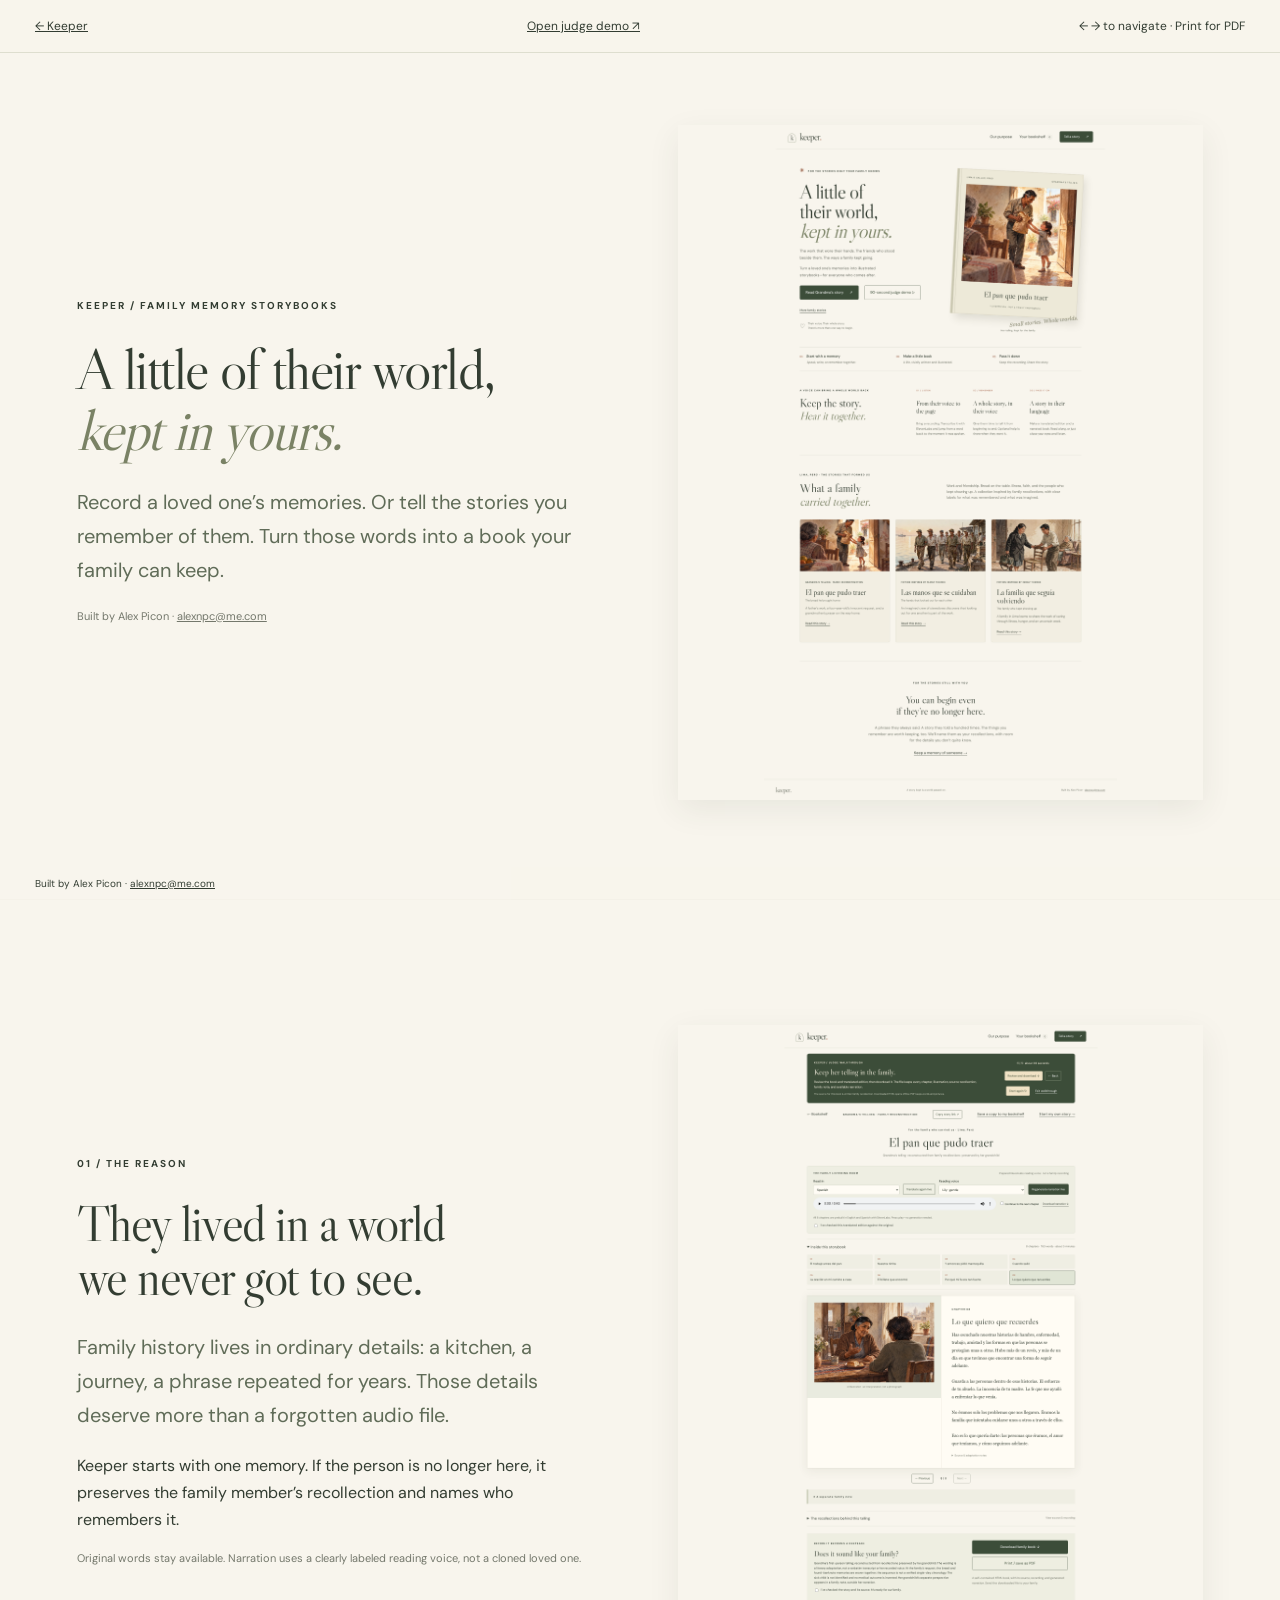
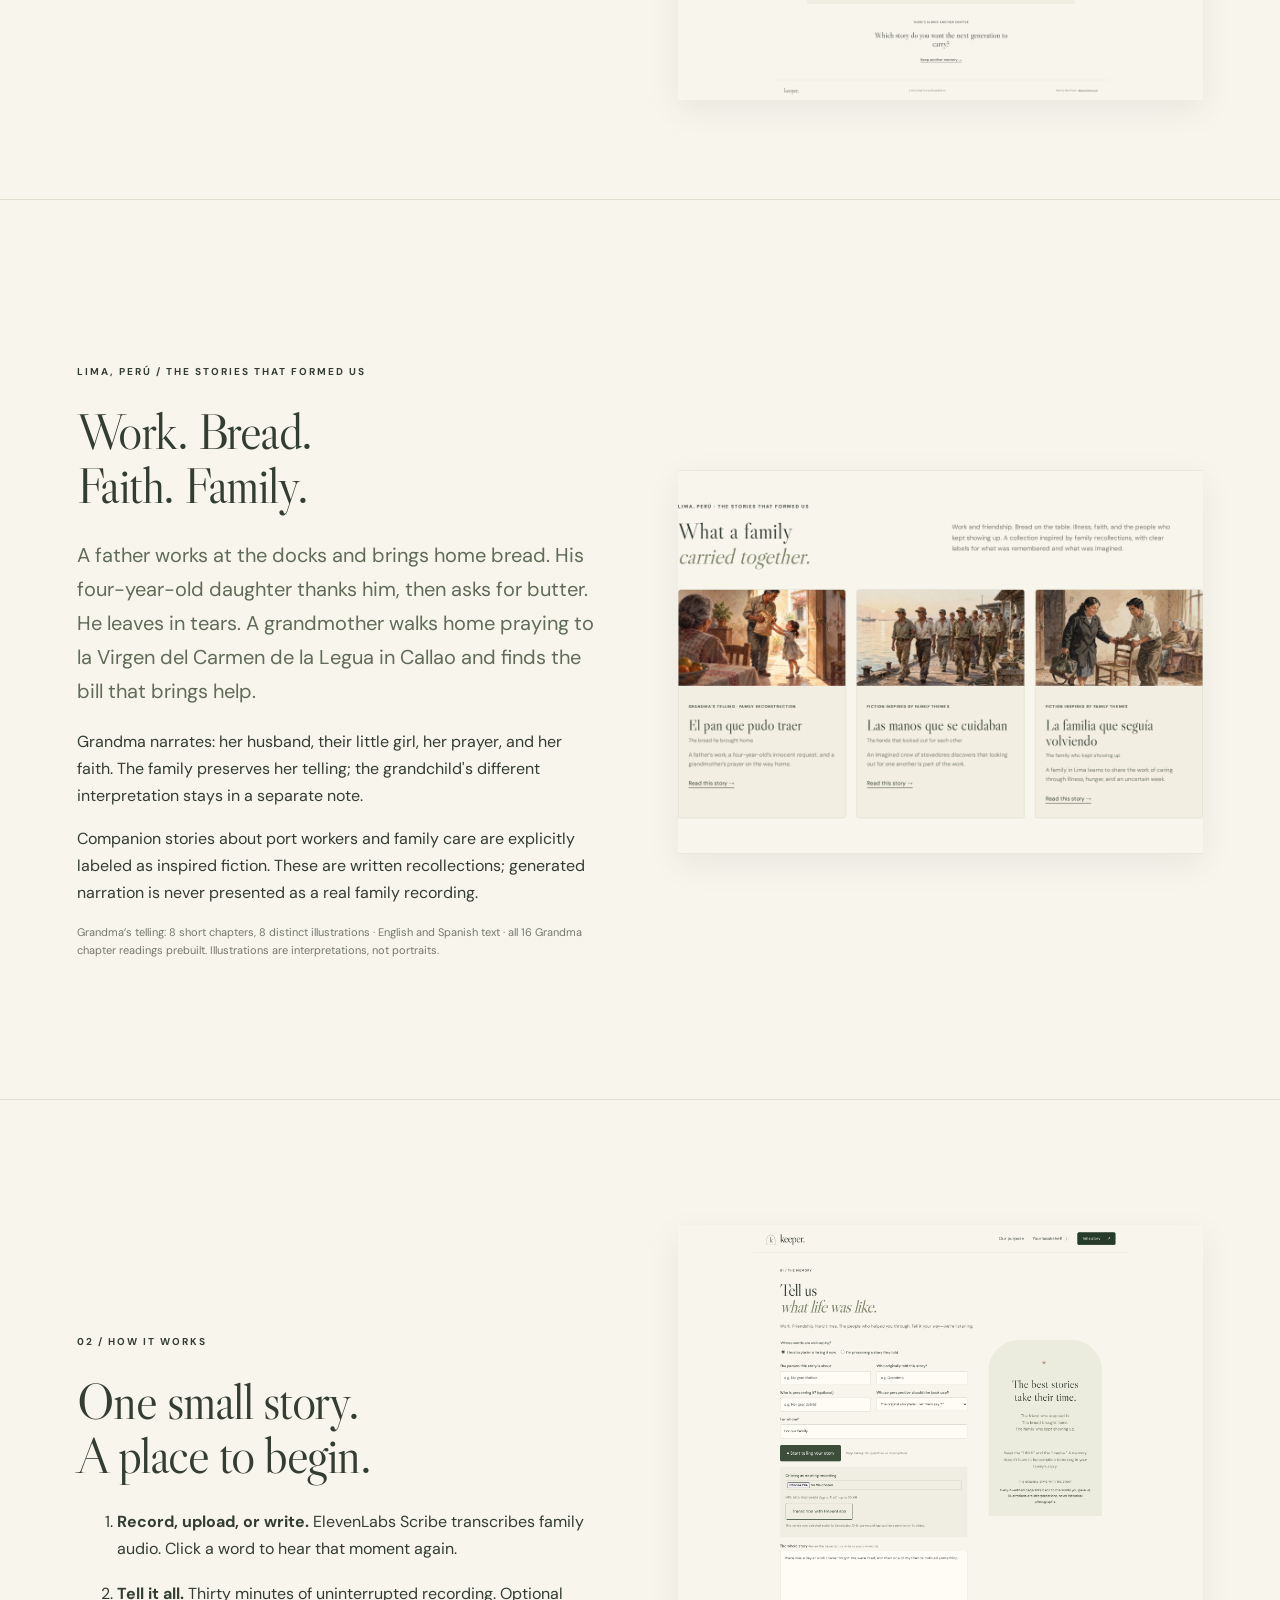
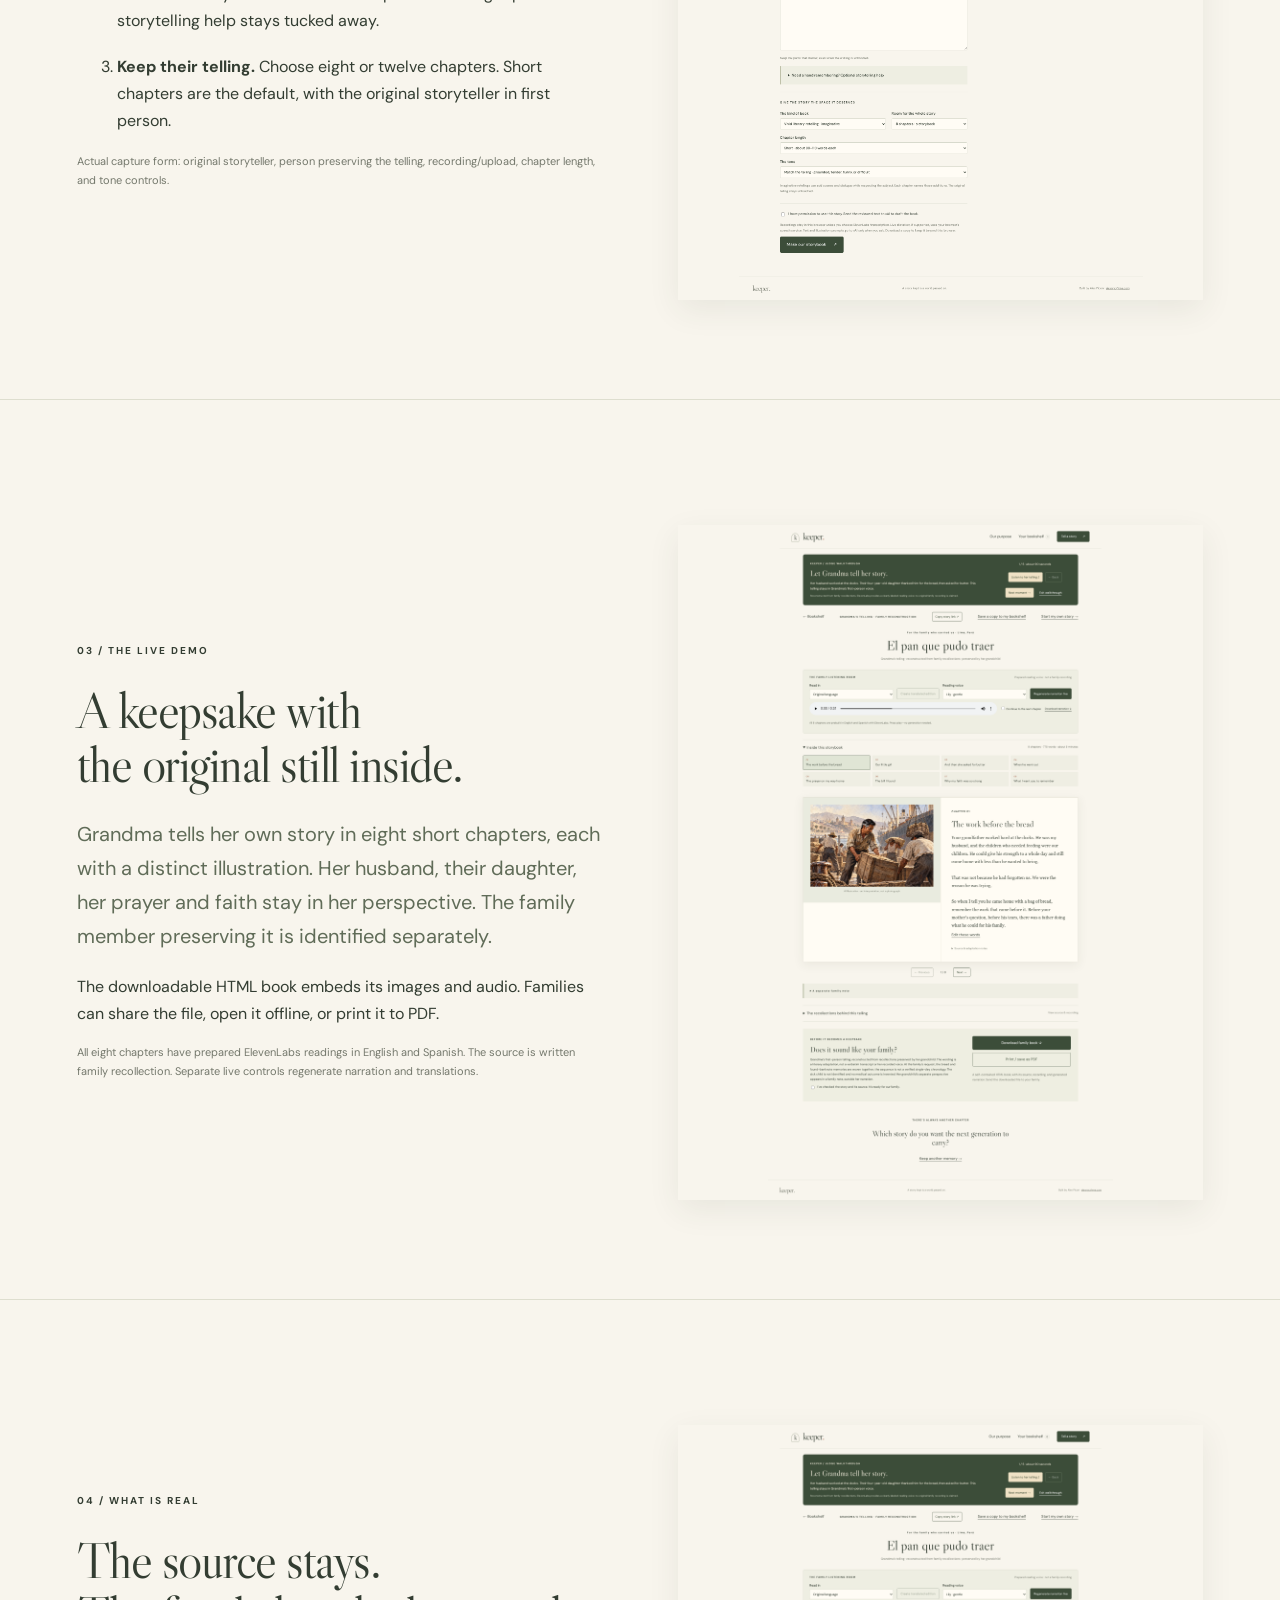
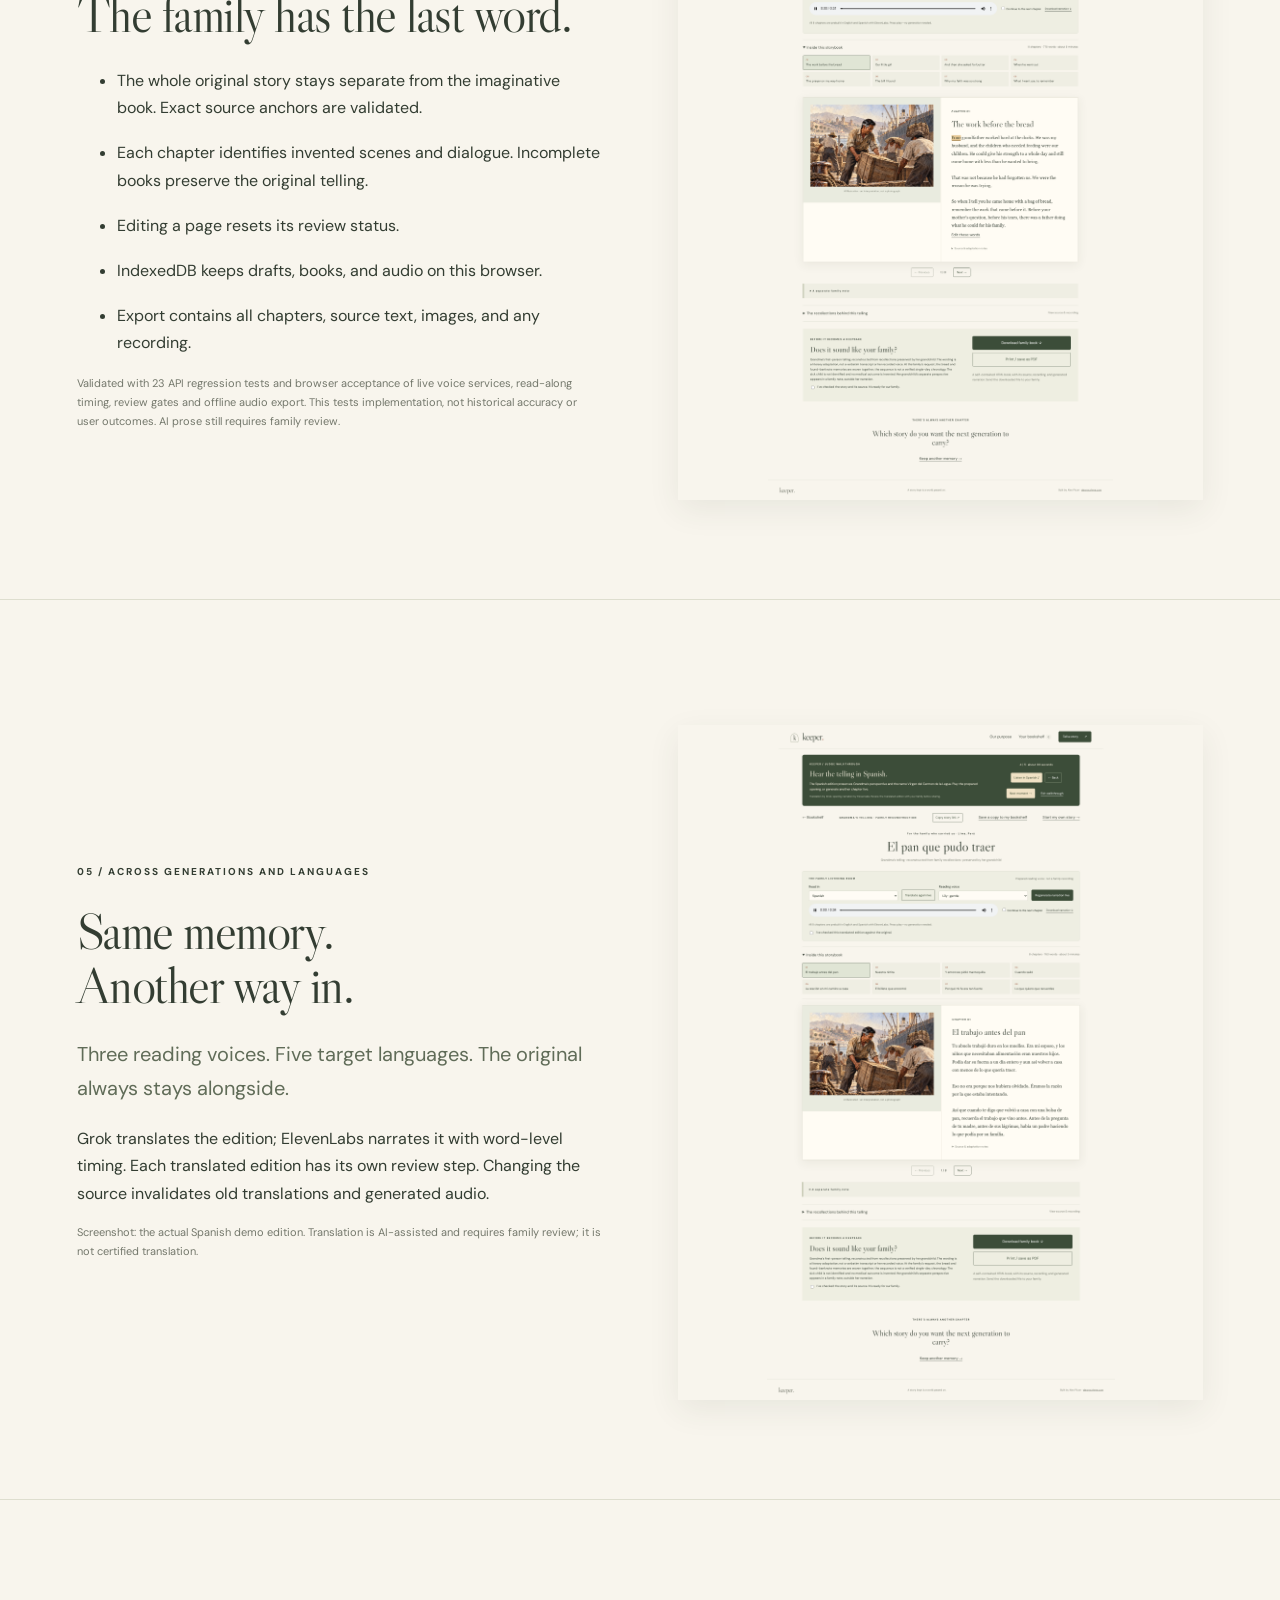
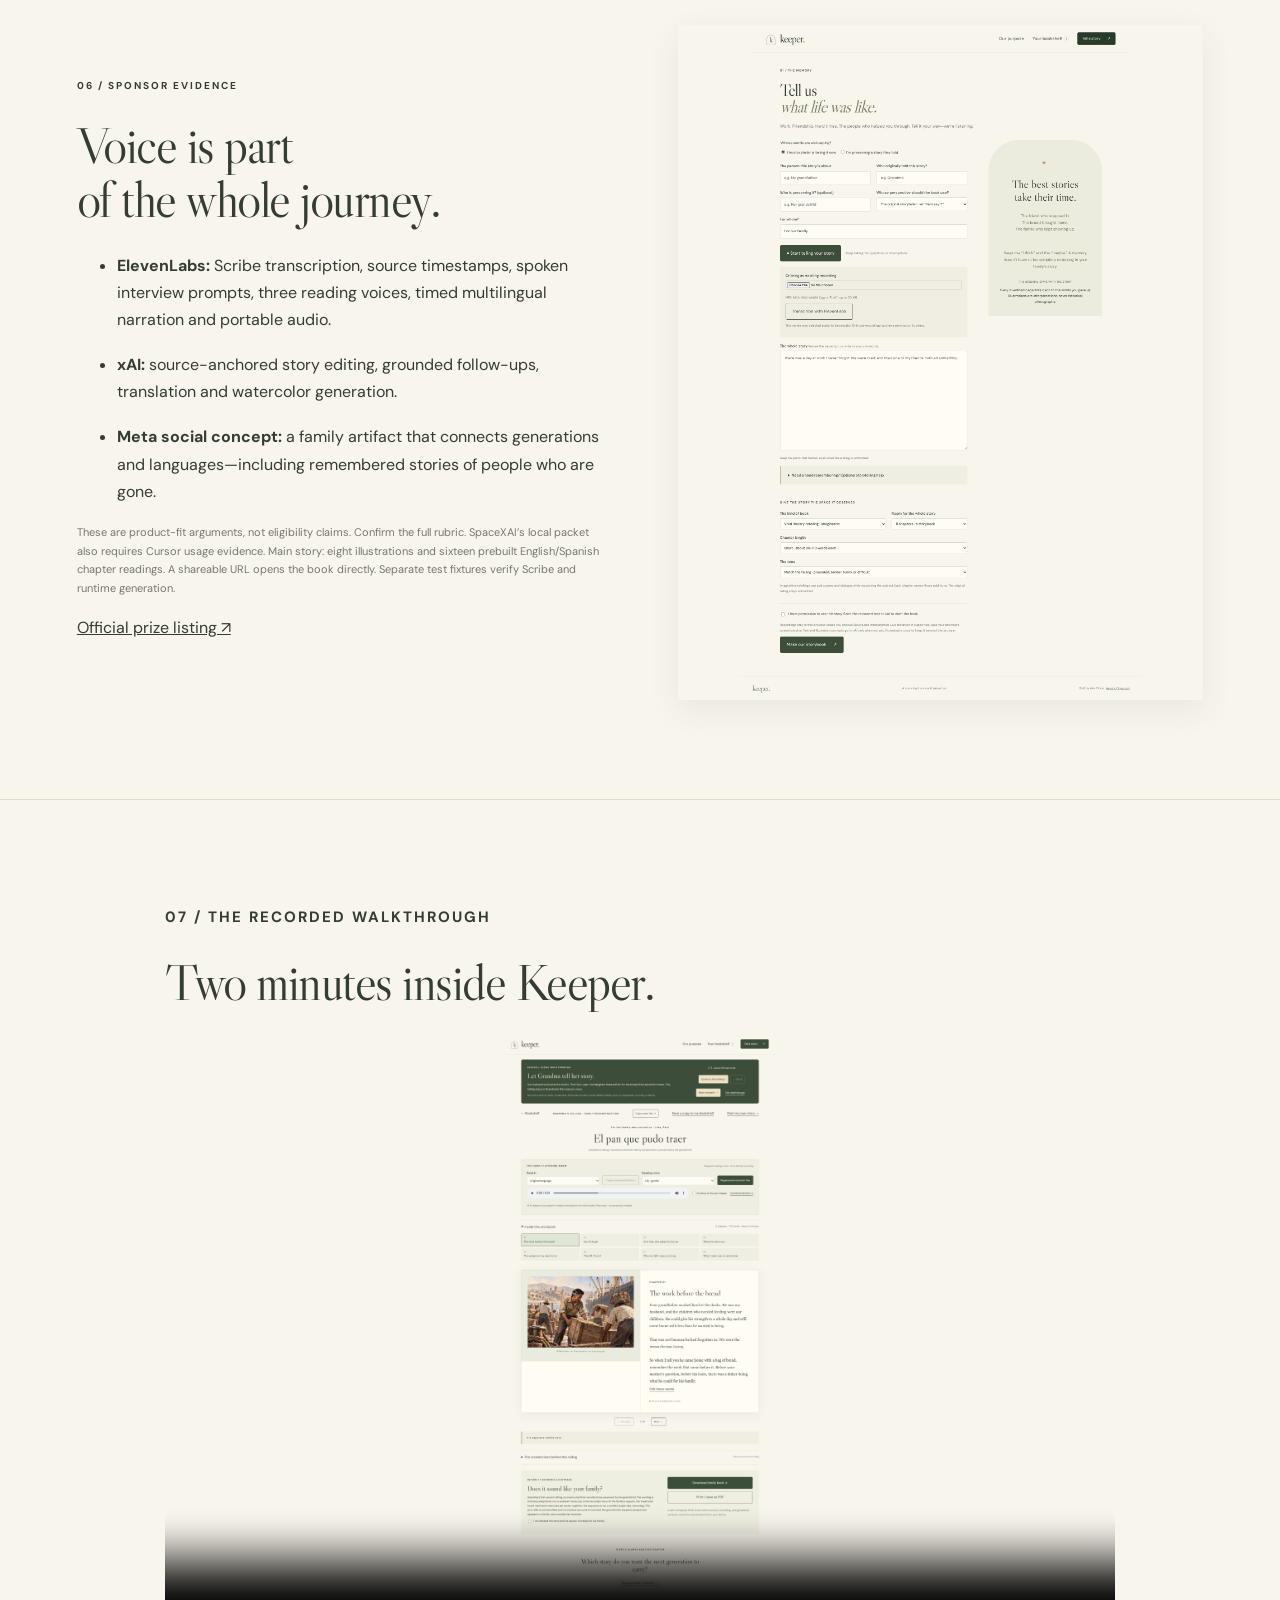
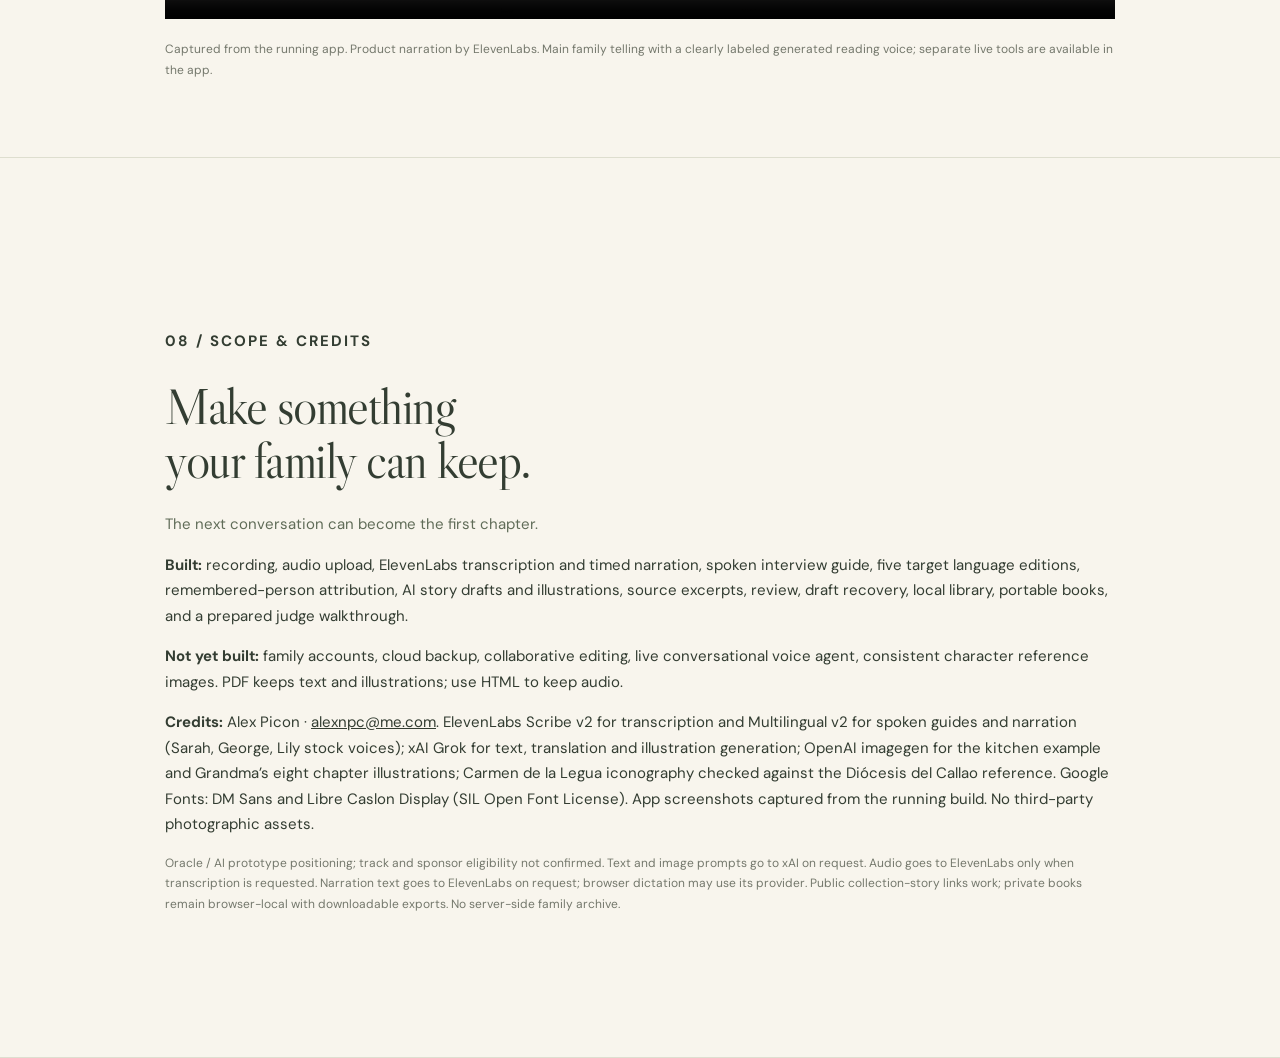
==== slides/keeper/index.html @ 60f7941d "Initial standalone Keeper app" ====
<!doctype html>
<!-- Author: Alex Picon <alexnpc@me.com> -->
<html lang="en"><head><meta charset="utf-8"><meta name="viewport" content="width=device-width,initial-scale=1"><meta name="author" content="Alex Picon, alexnpc@me.com"><title>Keeper · Stories worth passing down</title><link rel="stylesheet" href="story-deck.css"></head><body>
<nav><a href="/keeper/">← Keeper</a><a href="/keeper/" id="demoLink">Open judge demo ↗</a><span>← → to navigate · Print for PDF</span></nav>
<main>
<section id="s1"><div><p class="eyebrow">KEEPER / FAMILY MEMORY STORYBOOKS</p><h1>A little of their world,<br><em>kept in yours.</em></h1><p class="lead">Record a loved one’s memories. Or tell the stories you remember of them. Turn those words into a book your family can keep.</p><p class="foot">Built by Alex Picon · <a href="mailto:alexnpc@me.com">alexnpc@me.com</a></p></div><img src="img/app-desktop.png" alt="Actual Keeper landing page"></section>
<section id="s2"><div><p class="eyebrow">01 / THE REASON</p><h2>They lived in a world<br>we never got to see.</h2><p class="lead">Family history lives in ordinary details: a kitchen, a journey, a phrase repeated for years. Those details deserve more than a forgotten audio file.</p><p>Keeper starts with one memory. If the person is no longer here, it preserves the family member’s recollection and names who remembers it.</p><p class="foot">Original words stay available. Narration uses a clearly labeled reading voice, not a cloned loved one.</p></div><img src="img/app-ending.png" alt="Actual final chapter of Grandma’s telling"></section>
<section id="lima"><div><p class="eyebrow">LIMA, PERÚ / THE STORIES THAT FORMED US</p><h2>Work. Bread.<br>Faith. Family.</h2><p class="lead">A father works at the docks and brings home bread. His four-year-old daughter thanks him, then asks for butter. He leaves in tears. A grandmother walks home praying to la Virgen del Carmen de la Legua in Callao and finds the bill that brings help.</p><p>Grandma narrates: her husband, their little girl, her prayer, and her faith. The family preserves her telling; the grandchild's different interpretation stays in a separate note.</p><p>Companion stories about port workers and family care are explicitly labeled as inspired fiction. These are written recollections; generated narration is never presented as a real family recording.</p><p class="foot">Grandma’s telling: 8 short chapters, 8 distinct illustrations · English and Spanish text · all 16 Grandma chapter readings prebuilt. Illustrations are interpretations, not portraits.</p></div><img src="img/app-lima-collection.png" alt="Actual Lima collection in Keeper, with separate labels for woven recollections and inspired fiction"></section><section id="s3"><div><p class="eyebrow">02 / HOW IT WORKS</p><h2>One small story.<br>A place to begin.</h2><ol><li><b>Record, upload, or write.</b> ElevenLabs Scribe transcribes family audio. Click a word to hear that moment again.</li><li><b>Tell it all.</b> Thirty minutes of uninterrupted recording. Optional storytelling help stays tucked away.</li><li><b>Keep their telling.</b> Choose eight or twelve chapters. Short chapters are the default, with the original storyteller in first person.</li></ol><p class="foot">Actual capture form: original storyteller, person preserving the telling, recording/upload, chapter length, and tone controls.</p></div><img src="img/app-capture.png" alt="Actual memory capture form with reviewed text and an audio recording"></section>
<section id="s4"><div><p class="eyebrow">03 / THE LIVE DEMO</p><h2>A keepsake with<br>the original still inside.</h2><p class="lead">Grandma tells her own story in eight short chapters, each with a distinct illustration. Her husband, their daughter, her prayer and faith stay in her perspective. The family member preserving it is identified separately.</p><p>The downloadable HTML book embeds its images and audio. Families can share the file, open it offline, or print it to PDF.</p><p class="foot">All eight chapters have prepared ElevenLabs readings in English and Spanish. The source is written family recollection. Separate live controls regenerate narration and translations.</p></div><img src="img/app-judge.png" alt="Actual AI-generated Keeper storybook with watercolor and original source"></section>
<section id="s5"><div><p class="eyebrow">04 / WHAT IS REAL</p><h2>The source stays.<br>The family has the last word.</h2><ul><li>The whole original story stays separate from the imaginative book. Exact source anchors are validated.</li><li>Each chapter identifies invented scenes and dialogue. Incomplete books preserve the original telling.</li><li>Editing a page resets its review status.</li><li>IndexedDB keeps drafts, books, and audio on this browser.</li><li>Export contains all chapters, source text, images, and any recording.</li></ul><p class="foot">Validated with 23 API regression tests and browser acceptance of live voice services, read-along timing, review gates and offline audio export. This tests implementation, not historical accuracy or user outcomes. AI prose still requires family review.</p></div><img src="img/app-listening.png" alt="Actual reader with source and family review controls"></section>
<section id="s6"><div><p class="eyebrow">05 / ACROSS GENERATIONS AND LANGUAGES</p><h2>Same memory.<br>Another way in.</h2><p class="lead">Three reading voices. Five target languages. The original always stays alongside.</p><p>Grok translates the edition; ElevenLabs narrates it with word-level timing. Each translated edition has its own review step. Changing the source invalidates old translations and generated audio.</p><p class="foot">Screenshot: the actual Spanish demo edition. Translation is AI-assisted and requires family review; it is not certified translation.</p></div><img src="img/app-spanish.png" alt="Actual Spanish family book with ElevenLabs narration"></section>
<section id="s7"><div><p class="eyebrow">06 / SPONSOR EVIDENCE</p><h2>Voice is part<br>of the whole journey.</h2><ul><li><b>ElevenLabs:</b> Scribe transcription, source timestamps, spoken interview prompts, three reading voices, timed multilingual narration and portable audio.</li><li><b>xAI:</b> source-anchored story editing, grounded follow-ups, translation and watercolor generation.</li><li><b>Meta social concept:</b> a family artifact that connects generations and languages—including remembered stories of people who are gone.</li></ul><p class="foot">These are product-fit arguments, not eligibility claims. Confirm the full rubric. SpaceXAI’s local packet also requires Cursor usage evidence. Main story: eight illustrations and sixteen prebuilt English/Spanish chapter readings. A shareable URL opens the book directly. Separate test fixtures verify Scribe and runtime generation.</p><p><a href="https://hackgt13.devpost.com/">Official prize listing ↗</a></p></div><img src="img/app-capture.png" alt="Real capture workflow showing ElevenLabs and source-grounded interview"></section>
<section id="s8" class="closing"><div><p class="eyebrow">07 / THE RECORDED WALKTHROUGH</p><h2>Two minutes inside Keeper.</h2><video controls preload="metadata" poster="img/app-judge.png" src="keeper-demo.mp4" style="width:100%;max-height:65vh">Two-minute narrated walkthrough</video><p class="foot">Captured from the running app. Product narration by ElevenLabs. Main family telling with a clearly labeled generated reading voice; separate live tools are available in the app.</p></div></section>
<section id="s9" class="closing"><div><p class="eyebrow">08 / SCOPE & CREDITS</p><h2>Make something<br>your family can keep.</h2><p class="lead">The next conversation can become the first chapter.</p><p><b>Built:</b> recording, audio upload, ElevenLabs transcription and timed narration, spoken interview guide, five target language editions, remembered-person attribution, AI story drafts and illustrations, source excerpts, review, draft recovery, local library, portable books, and a prepared judge walkthrough.</p><p><b>Not yet built:</b> family accounts, cloud backup, collaborative editing, live conversational voice agent, consistent character reference images. PDF keeps text and illustrations; use HTML to keep audio.</p><p><b>Credits:</b> Alex Picon · <a href="mailto:alexnpc@me.com">alexnpc@me.com</a>. ElevenLabs Scribe v2 for transcription and Multilingual v2 for spoken guides and narration (Sarah, George, Lily stock voices); xAI Grok for text, translation and illustration generation; OpenAI imagegen for the kitchen example and Grandma’s eight chapter illustrations; Carmen de la Legua iconography checked against the Diócesis del Callao reference. Google Fonts: DM Sans and Libre Caslon Display (SIL Open Font License). App screenshots captured from the running build. No third-party photographic assets.</p><p class="foot">Oracle / AI prototype positioning; track and sponsor eligibility not confirmed. Text and image prompts go to xAI on request. Audio goes to ElevenLabs only when transcription is requested. Narration text goes to ElevenLabs on request; browser dictation may use its provider. Public collection-story links work; private books remain browser-local with downloadable exports. No server-side family archive.</p></div></section>
</main><footer data-credit="alex-picon">Built by Alex Picon · <a href="mailto:alexnpc@me.com">alexnpc@me.com</a></footer>
<script src="story-deck.js"></script></body></html>
---- slides/keeper/story-deck.css ----
/* Author: Alex Picon <alexnpc@me.com> */
@import url('https://fonts.googleapis.com/css2?family=DM+Sans:wght@400;500;600;700&family=Libre+Caslon+Display&display=swap');
*{box-sizing:border-box}html{scroll-snap-type:y proximity;scroll-behavior:smooth}body{margin:0;background:#f8f5ed;color:#333d32;font:16px/1.7 'DM Sans',sans-serif}a{color:inherit}nav{position:fixed;inset:0 0 auto;padding:16px 35px;display:flex;justify-content:space-between;background:#f8f5edf2;border-bottom:1px solid #dedecf;z-index:2;font-size:12px}section{padding:90px 6vw 65px;min-height:100vh;display:grid;grid-template-columns:1fr 1fr;gap:6vw;align-items:center;scroll-snap-align:start;border-bottom:1px solid #dedecf}section>img{display:block;width:100%;max-height:75vh;object-fit:contain;box-shadow:0 10px 30px #333d3214}h1,h2{font:clamp(42px,4.5vw,74px)/1.05 'Libre Caslon Display',Georgia,serif;letter-spacing:-1.5px;margin:25px 0}h2{font-size:clamp(40px,4vw,65px)}em{color:#7a8265;font-weight:400}.eyebrow{font-size:10px;font-weight:700;letter-spacing:2px}.lead{font-size:20px;line-height:1.7;color:#606c58}.foot{font-size:11px;color:#74786c}li{margin:18px 0}.closing{grid-template-columns:1fr}.closing>div{max-width:950px;margin:auto}.closing p{font-size:15px}.closing .foot{font-size:12px}footer{position:fixed;bottom:0;padding:8px 35px;font-size:10px;background:#f8f5eddd;width:100%}@media(max-width:700px){nav{padding:12px 20px}nav span{display:none}section{grid-template-columns:1fr;padding:80px 25px 50px;gap:25px}section>img{max-height:55vh}.lead{font-size:17px}}@media print{nav,footer{display:none}section{height:100vh;break-after:page;padding:35px;gap:30px}h1,h2{font-size:46px}body{font-size:13px}.lead{font-size:16px}.closing p{font-size:13px}}
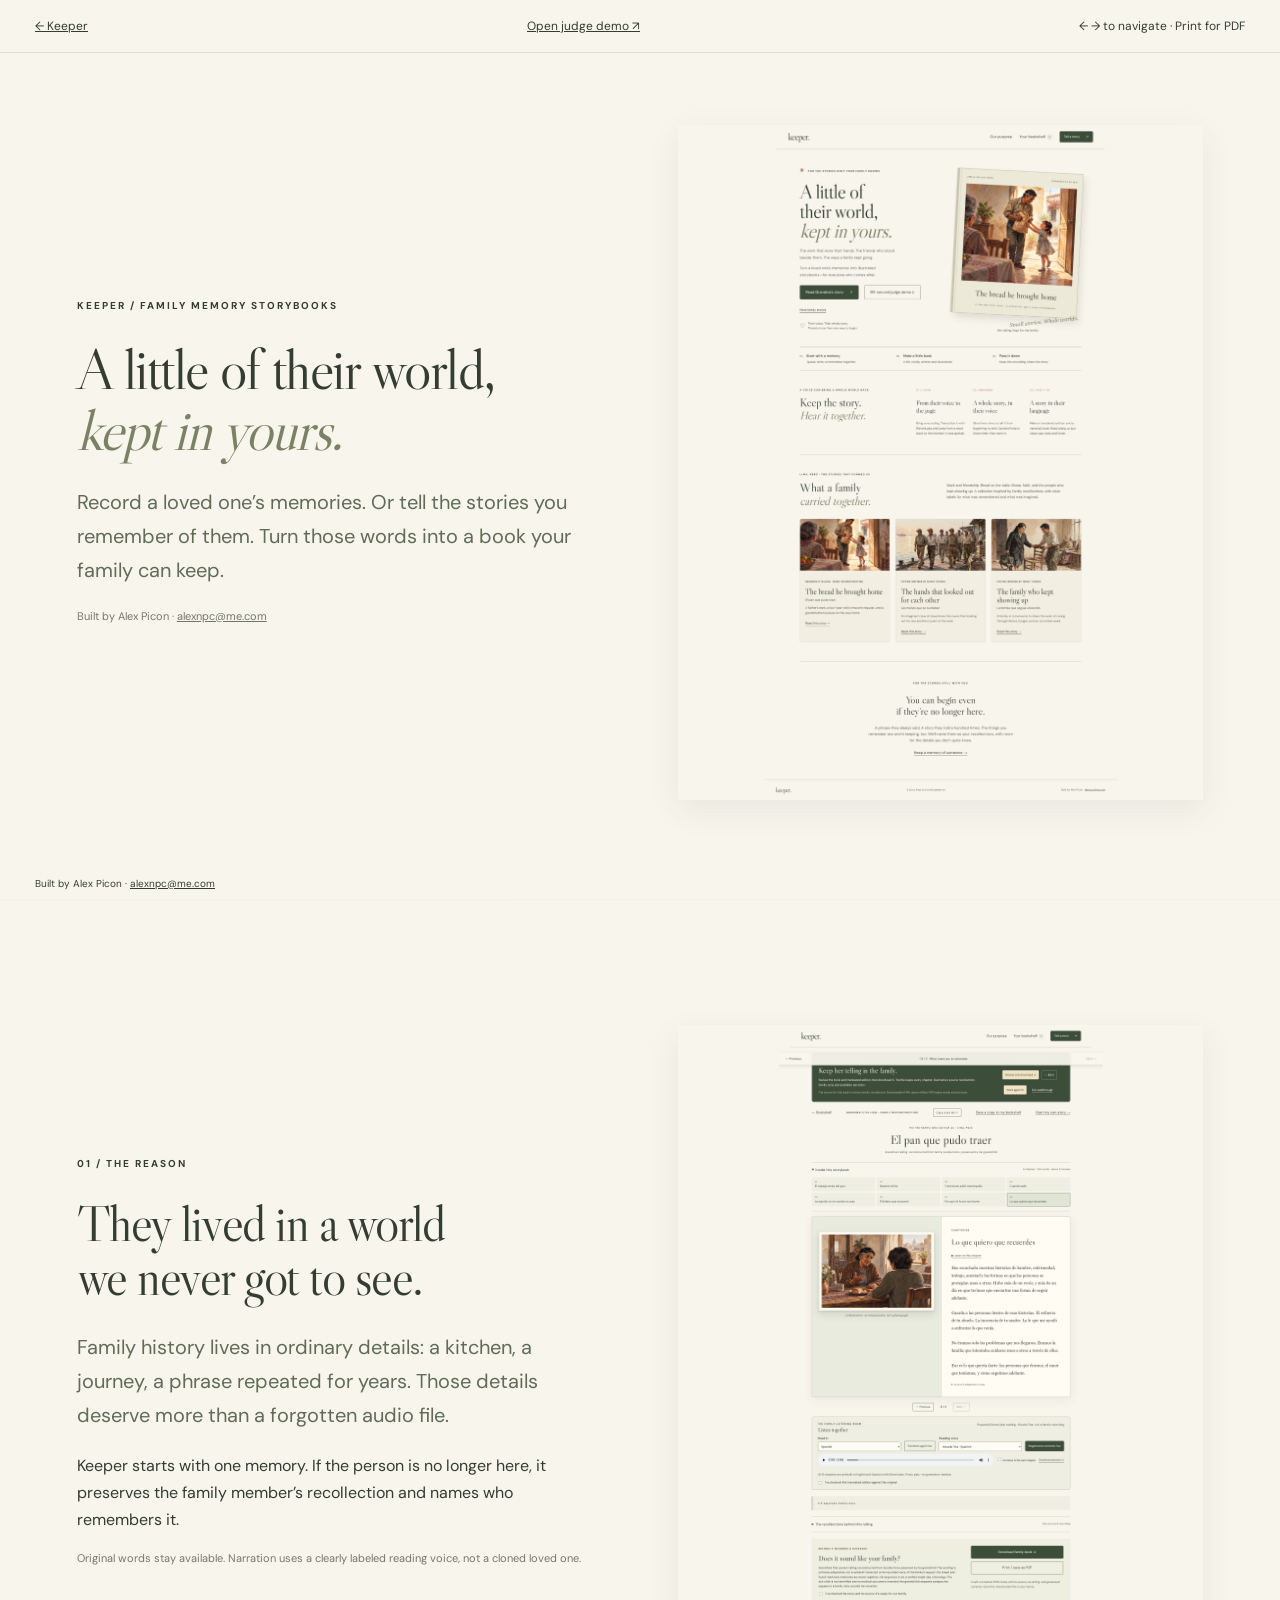
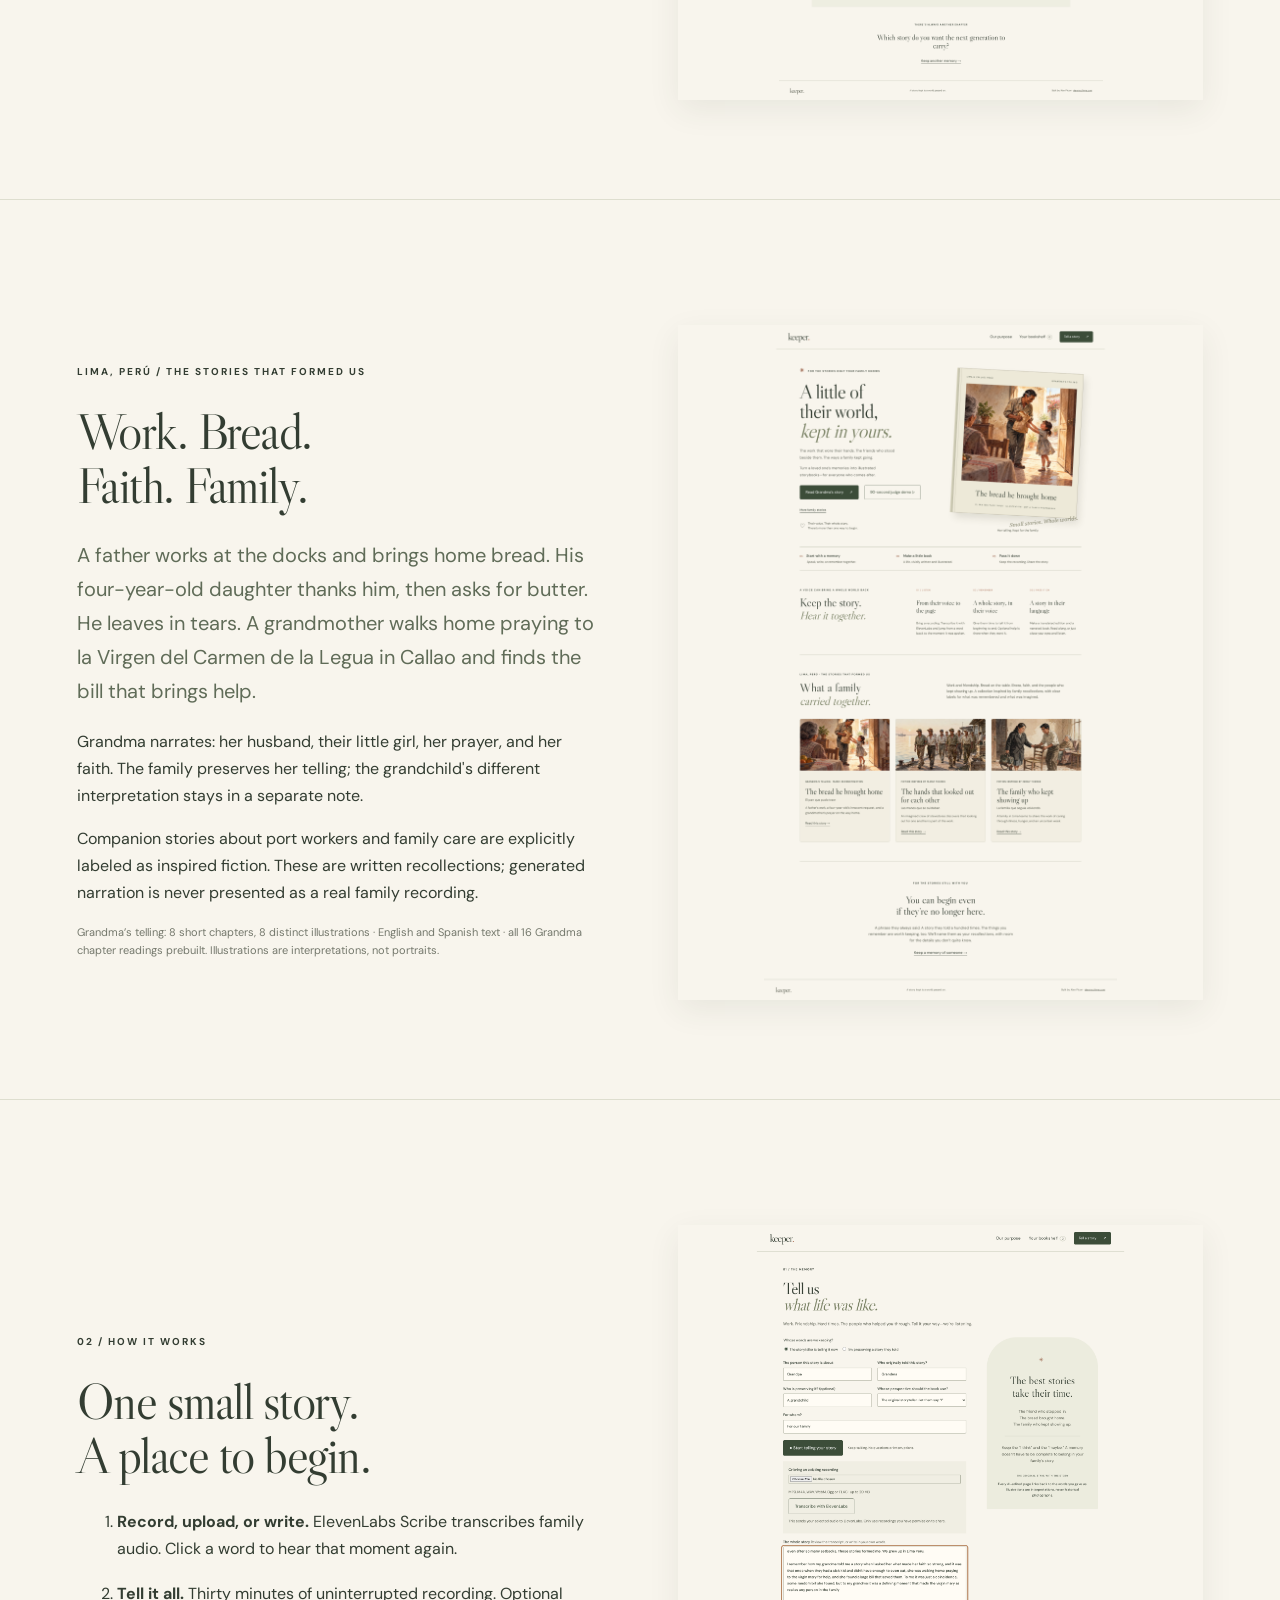
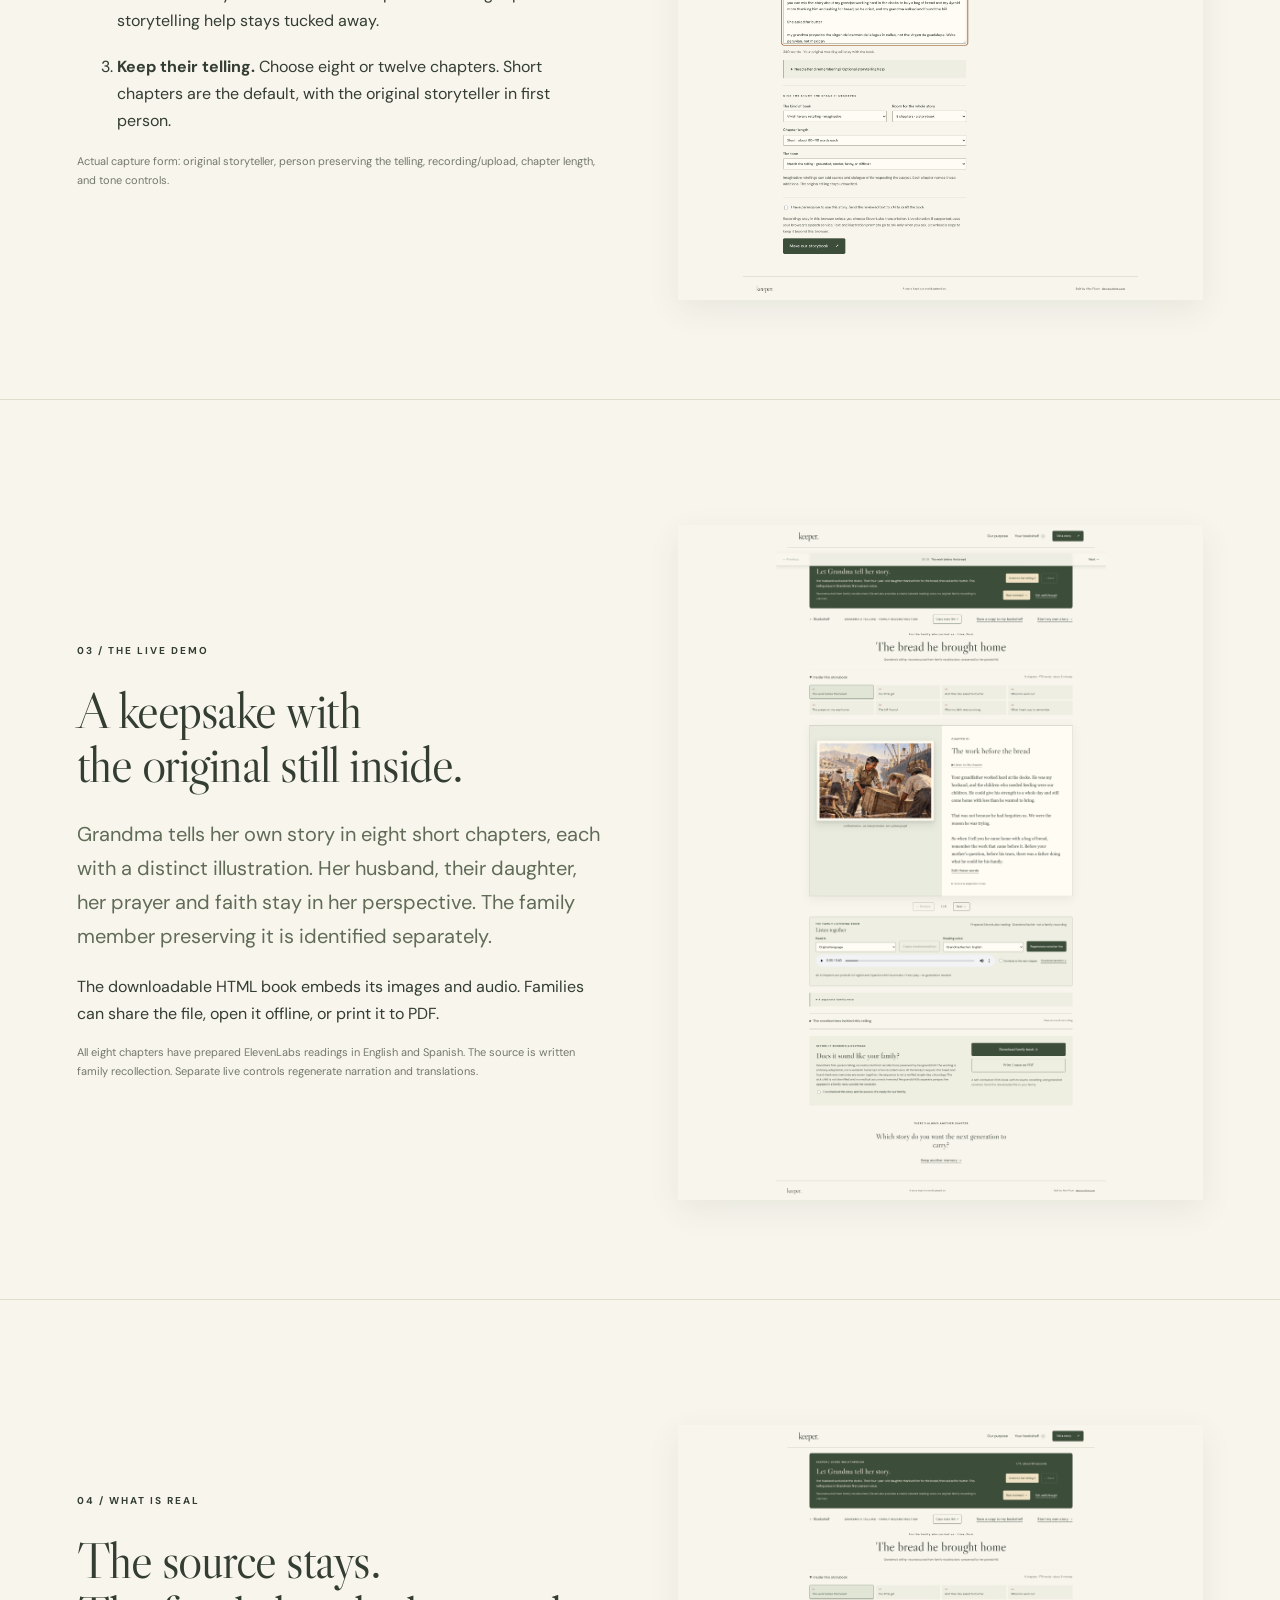
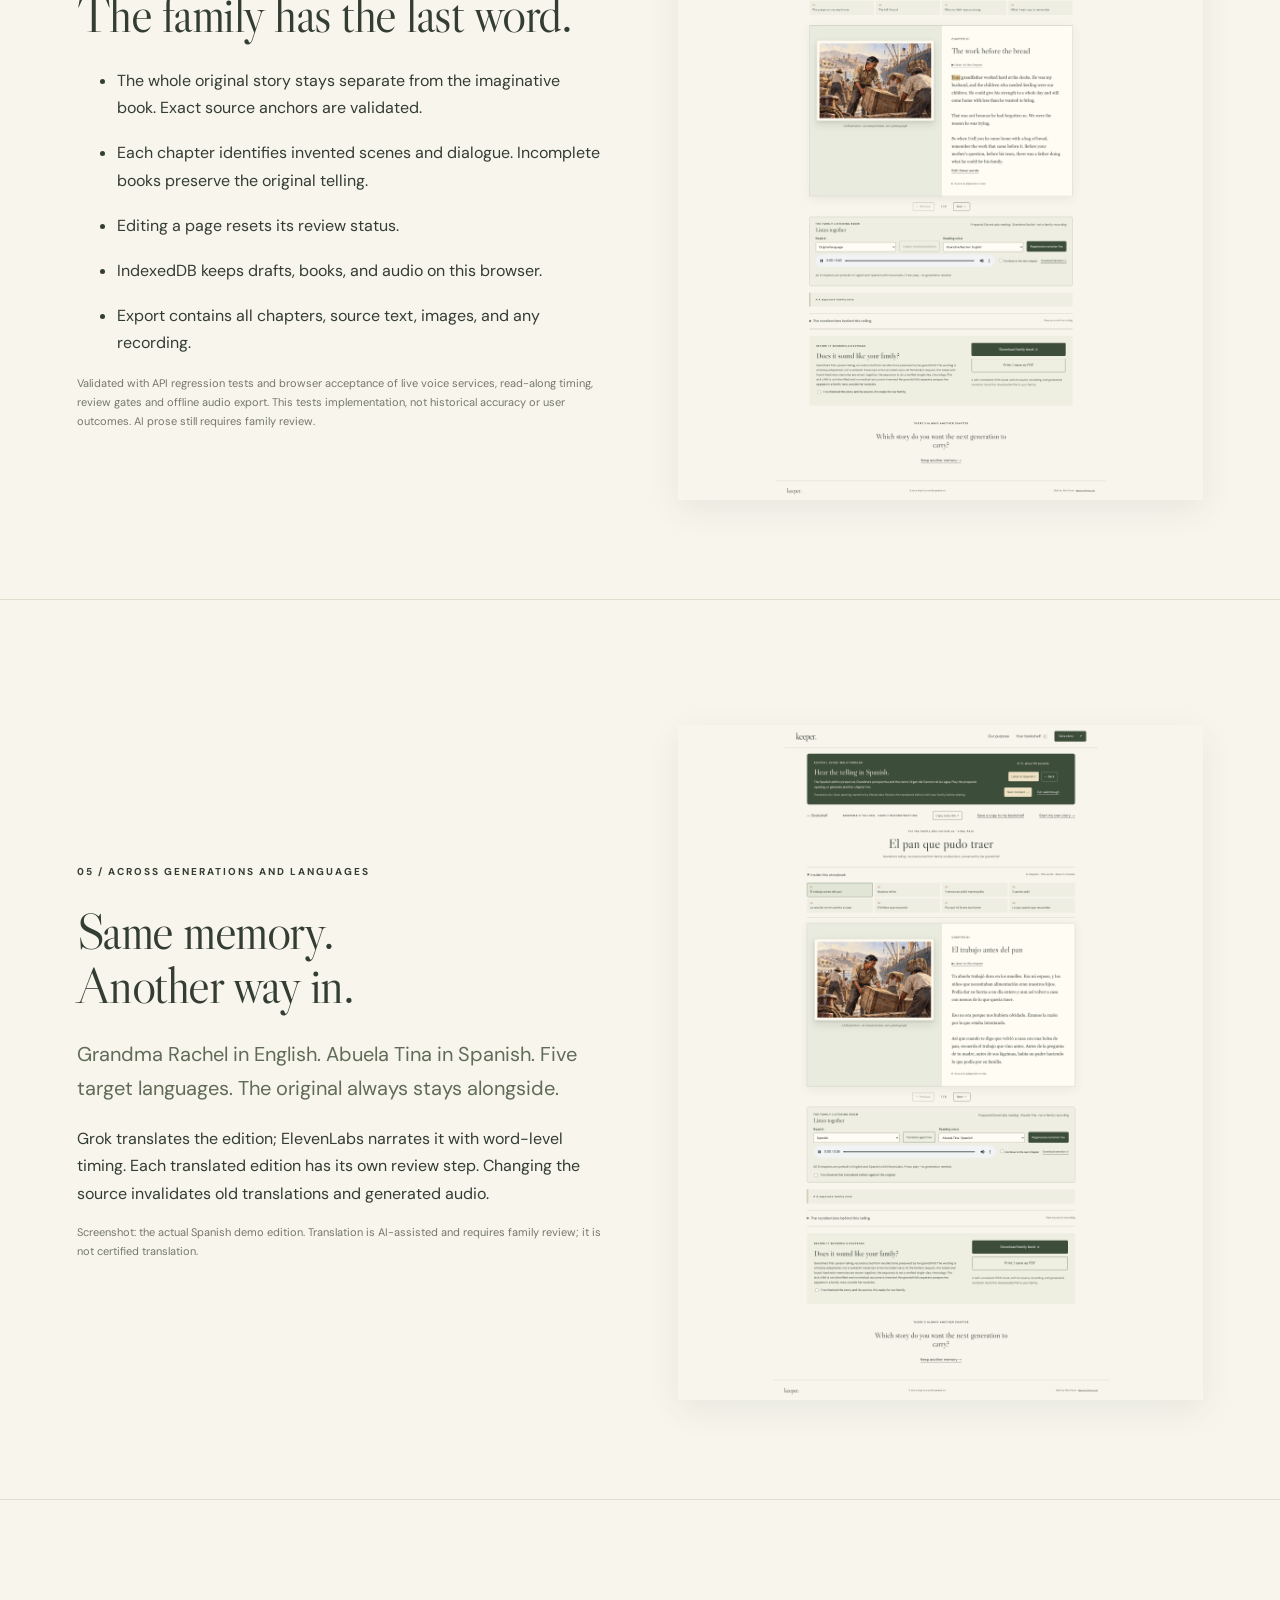
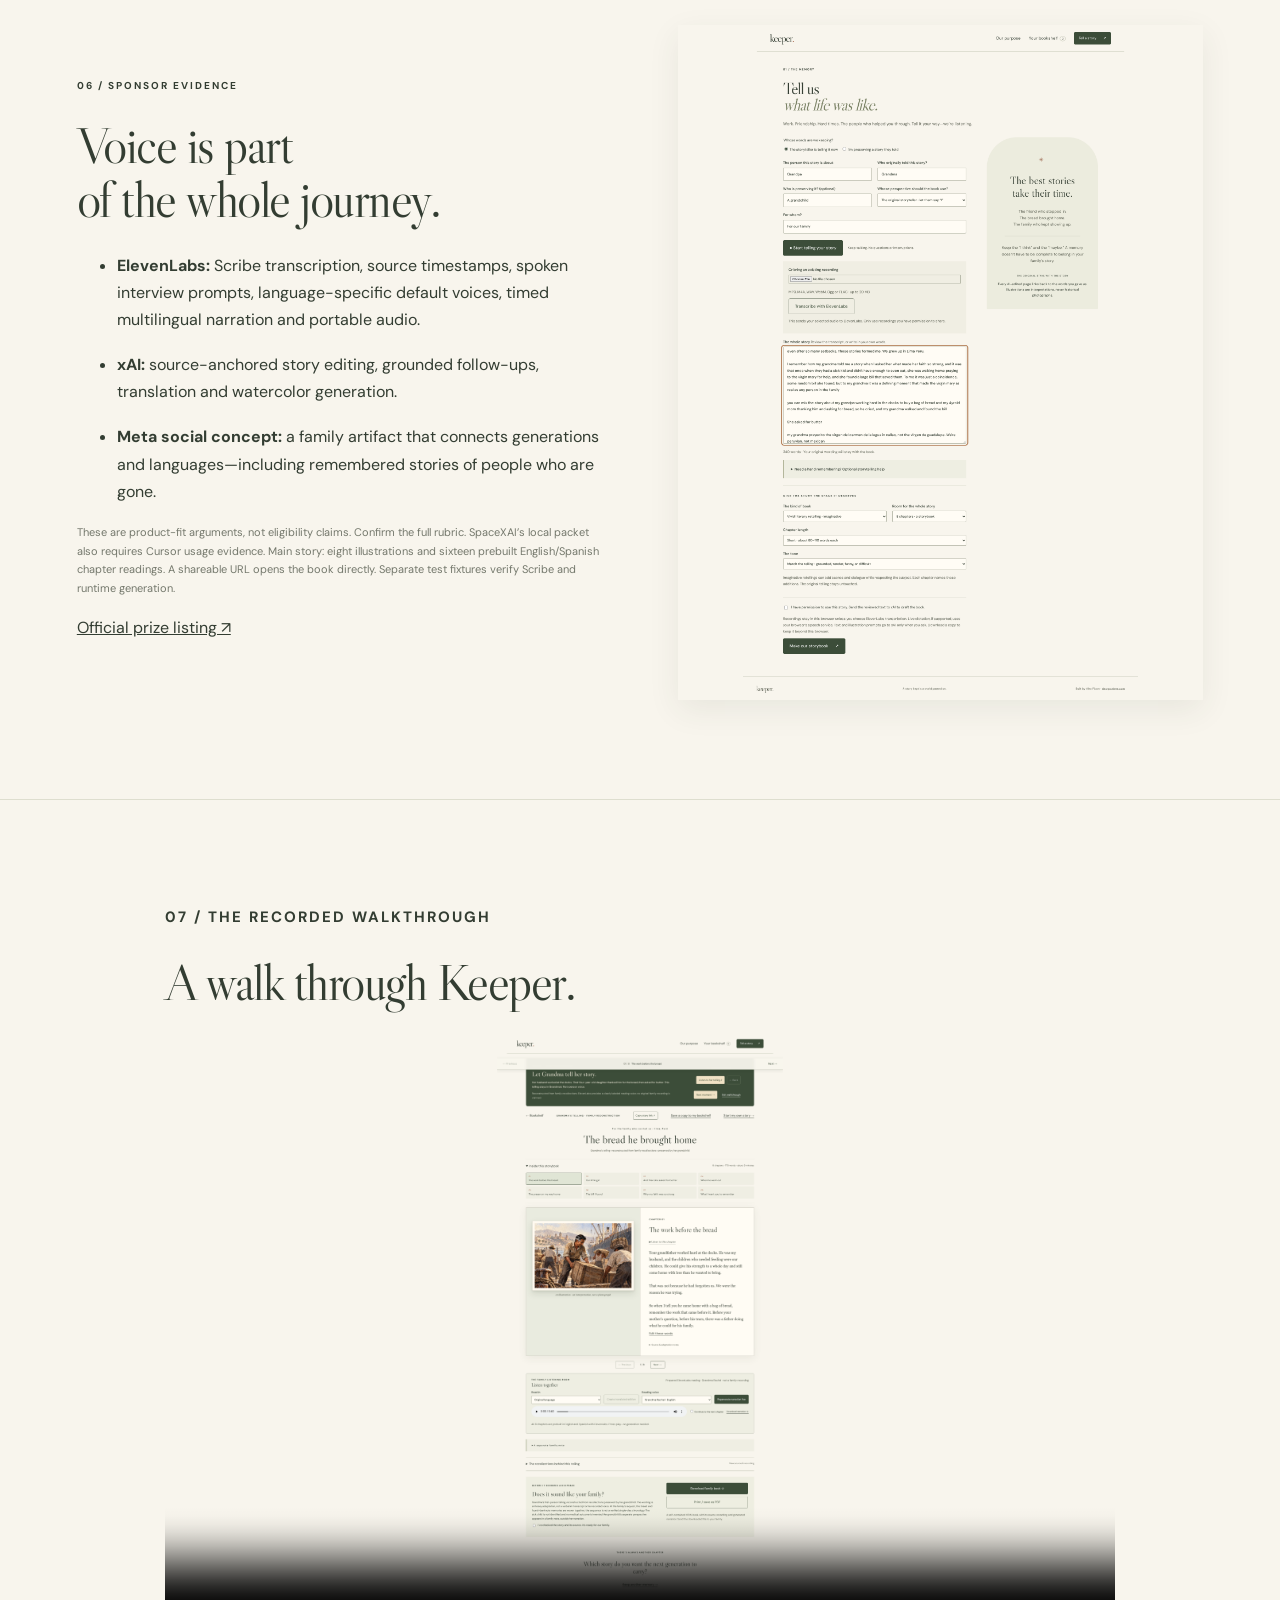
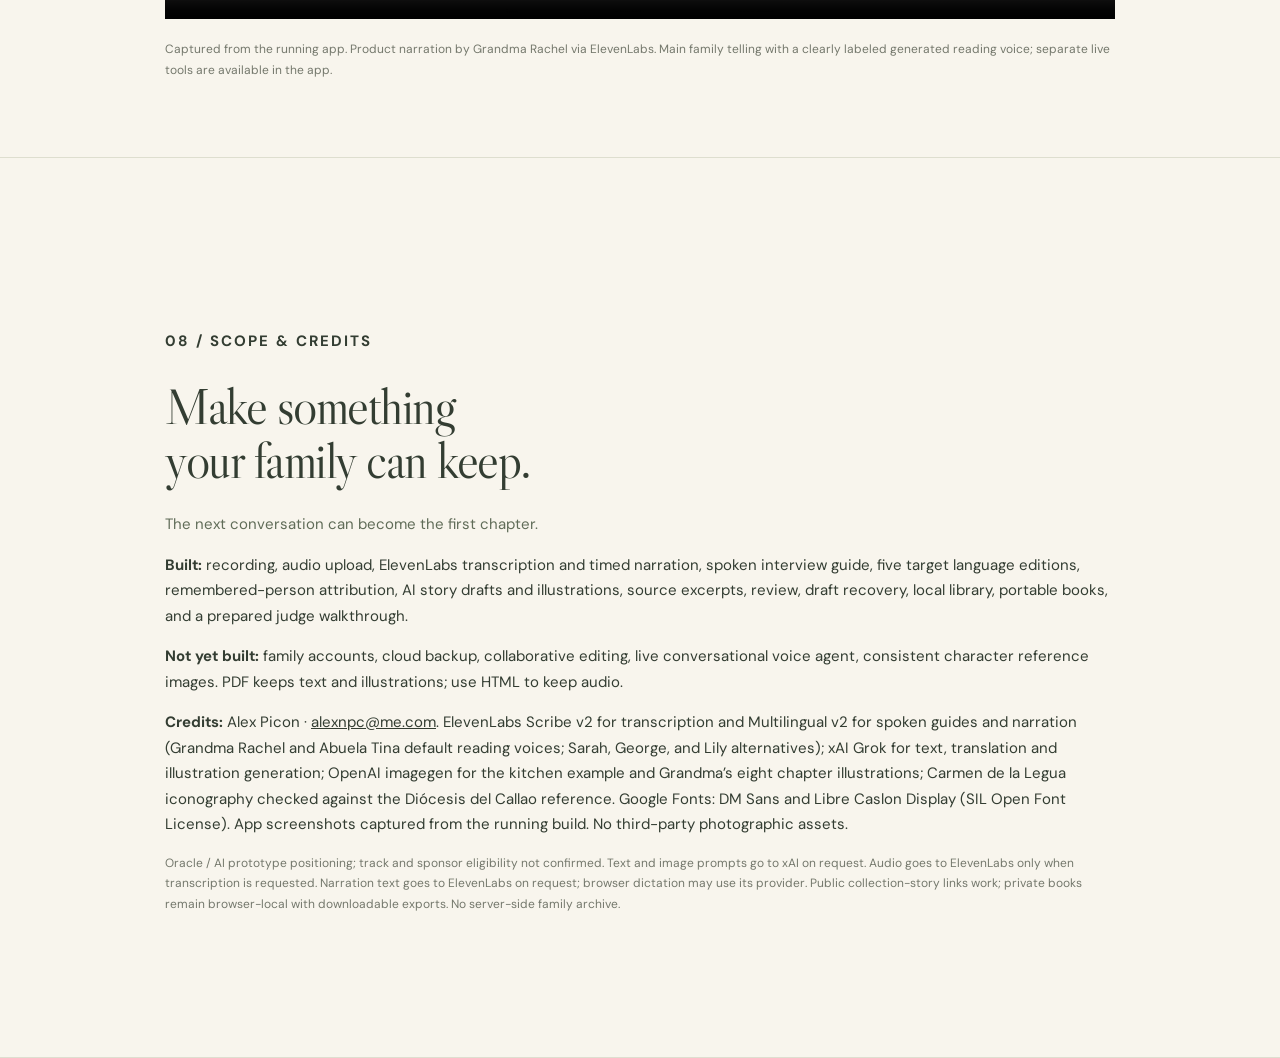
==== commit 5044e750: "voices" ====
--- a/slides/keeper/index.html
+++ b/slides/keeper/index.html
@@ -3,14 +3,14 @@
 <html lang="en"><head><meta charset="utf-8"><meta name="viewport" content="width=device-width,initial-scale=1"><meta name="author" content="Alex Picon, alexnpc@me.com"><title>Keeper · Stories worth passing down</title><link rel="stylesheet" href="story-deck.css"></head><body>
 <nav><a href="/keeper/">← Keeper</a><a href="/keeper/" id="demoLink">Open judge demo ↗</a><span>← → to navigate · Print for PDF</span></nav>
 <main>
-<section id="s1"><div><p class="eyebrow">KEEPER / FAMILY MEMORY STORYBOOKS</p><h1>A little of their world,<br><em>kept in yours.</em></h1><p class="lead">Record a loved one’s memories. Or tell the stories you remember of them. Turn those words into a book your family can keep.</p><p class="foot">Built by Alex Picon · <a href="mailto:alexnpc@me.com">alexnpc@me.com</a></p></div><img src="img/app-desktop.png" alt="Actual Keeper landing page"></section>
-<section id="s2"><div><p class="eyebrow">01 / THE REASON</p><h2>They lived in a world<br>we never got to see.</h2><p class="lead">Family history lives in ordinary details: a kitchen, a journey, a phrase repeated for years. Those details deserve more than a forgotten audio file.</p><p>Keeper starts with one memory. If the person is no longer here, it preserves the family member’s recollection and names who remembers it.</p><p class="foot">Original words stay available. Narration uses a clearly labeled reading voice, not a cloned loved one.</p></div><img src="img/app-ending.png" alt="Actual final chapter of Grandma’s telling"></section>
-<section id="lima"><div><p class="eyebrow">LIMA, PERÚ / THE STORIES THAT FORMED US</p><h2>Work. Bread.<br>Faith. Family.</h2><p class="lead">A father works at the docks and brings home bread. His four-year-old daughter thanks him, then asks for butter. He leaves in tears. A grandmother walks home praying to la Virgen del Carmen de la Legua in Callao and finds the bill that brings help.</p><p>Grandma narrates: her husband, their little girl, her prayer, and her faith. The family preserves her telling; the grandchild's different interpretation stays in a separate note.</p><p>Companion stories about port workers and family care are explicitly labeled as inspired fiction. These are written recollections; generated narration is never presented as a real family recording.</p><p class="foot">Grandma’s telling: 8 short chapters, 8 distinct illustrations · English and Spanish text · all 16 Grandma chapter readings prebuilt. Illustrations are interpretations, not portraits.</p></div><img src="img/app-lima-collection.png" alt="Actual Lima collection in Keeper, with separate labels for woven recollections and inspired fiction"></section><section id="s3"><div><p class="eyebrow">02 / HOW IT WORKS</p><h2>One small story.<br>A place to begin.</h2><ol><li><b>Record, upload, or write.</b> ElevenLabs Scribe transcribes family audio. Click a word to hear that moment again.</li><li><b>Tell it all.</b> Thirty minutes of uninterrupted recording. Optional storytelling help stays tucked away.</li><li><b>Keep their telling.</b> Choose eight or twelve chapters. Short chapters are the default, with the original storyteller in first person.</li></ol><p class="foot">Actual capture form: original storyteller, person preserving the telling, recording/upload, chapter length, and tone controls.</p></div><img src="img/app-capture.png" alt="Actual memory capture form with reviewed text and an audio recording"></section>
-<section id="s4"><div><p class="eyebrow">03 / THE LIVE DEMO</p><h2>A keepsake with<br>the original still inside.</h2><p class="lead">Grandma tells her own story in eight short chapters, each with a distinct illustration. Her husband, their daughter, her prayer and faith stay in her perspective. The family member preserving it is identified separately.</p><p>The downloadable HTML book embeds its images and audio. Families can share the file, open it offline, or print it to PDF.</p><p class="foot">All eight chapters have prepared ElevenLabs readings in English and Spanish. The source is written family recollection. Separate live controls regenerate narration and translations.</p></div><img src="img/app-judge.png" alt="Actual AI-generated Keeper storybook with watercolor and original source"></section>
-<section id="s5"><div><p class="eyebrow">04 / WHAT IS REAL</p><h2>The source stays.<br>The family has the last word.</h2><ul><li>The whole original story stays separate from the imaginative book. Exact source anchors are validated.</li><li>Each chapter identifies invented scenes and dialogue. Incomplete books preserve the original telling.</li><li>Editing a page resets its review status.</li><li>IndexedDB keeps drafts, books, and audio on this browser.</li><li>Export contains all chapters, source text, images, and any recording.</li></ul><p class="foot">Validated with 23 API regression tests and browser acceptance of live voice services, read-along timing, review gates and offline audio export. This tests implementation, not historical accuracy or user outcomes. AI prose still requires family review.</p></div><img src="img/app-listening.png" alt="Actual reader with source and family review controls"></section>
-<section id="s6"><div><p class="eyebrow">05 / ACROSS GENERATIONS AND LANGUAGES</p><h2>Same memory.<br>Another way in.</h2><p class="lead">Three reading voices. Five target languages. The original always stays alongside.</p><p>Grok translates the edition; ElevenLabs narrates it with word-level timing. Each translated edition has its own review step. Changing the source invalidates old translations and generated audio.</p><p class="foot">Screenshot: the actual Spanish demo edition. Translation is AI-assisted and requires family review; it is not certified translation.</p></div><img src="img/app-spanish.png" alt="Actual Spanish family book with ElevenLabs narration"></section>
-<section id="s7"><div><p class="eyebrow">06 / SPONSOR EVIDENCE</p><h2>Voice is part<br>of the whole journey.</h2><ul><li><b>ElevenLabs:</b> Scribe transcription, source timestamps, spoken interview prompts, three reading voices, timed multilingual narration and portable audio.</li><li><b>xAI:</b> source-anchored story editing, grounded follow-ups, translation and watercolor generation.</li><li><b>Meta social concept:</b> a family artifact that connects generations and languages—including remembered stories of people who are gone.</li></ul><p class="foot">These are product-fit arguments, not eligibility claims. Confirm the full rubric. SpaceXAI’s local packet also requires Cursor usage evidence. Main story: eight illustrations and sixteen prebuilt English/Spanish chapter readings. A shareable URL opens the book directly. Separate test fixtures verify Scribe and runtime generation.</p><p><a href="https://hackgt13.devpost.com/">Official prize listing ↗</a></p></div><img src="img/app-capture.png" alt="Real capture workflow showing ElevenLabs and source-grounded interview"></section>
-<section id="s8" class="closing"><div><p class="eyebrow">07 / THE RECORDED WALKTHROUGH</p><h2>Two minutes inside Keeper.</h2><video controls preload="metadata" poster="img/app-judge.png" src="keeper-demo.mp4" style="width:100%;max-height:65vh">Two-minute narrated walkthrough</video><p class="foot">Captured from the running app. Product narration by ElevenLabs. Main family telling with a clearly labeled generated reading voice; separate live tools are available in the app.</p></div></section>
-<section id="s9" class="closing"><div><p class="eyebrow">08 / SCOPE & CREDITS</p><h2>Make something<br>your family can keep.</h2><p class="lead">The next conversation can become the first chapter.</p><p><b>Built:</b> recording, audio upload, ElevenLabs transcription and timed narration, spoken interview guide, five target language editions, remembered-person attribution, AI story drafts and illustrations, source excerpts, review, draft recovery, local library, portable books, and a prepared judge walkthrough.</p><p><b>Not yet built:</b> family accounts, cloud backup, collaborative editing, live conversational voice agent, consistent character reference images. PDF keeps text and illustrations; use HTML to keep audio.</p><p><b>Credits:</b> Alex Picon · <a href="mailto:alexnpc@me.com">alexnpc@me.com</a>. ElevenLabs Scribe v2 for transcription and Multilingual v2 for spoken guides and narration (Sarah, George, Lily stock voices); xAI Grok for text, translation and illustration generation; OpenAI imagegen for the kitchen example and Grandma’s eight chapter illustrations; Carmen de la Legua iconography checked against the Diócesis del Callao reference. Google Fonts: DM Sans and Libre Caslon Display (SIL Open Font License). App screenshots captured from the running build. No third-party photographic assets.</p><p class="foot">Oracle / AI prototype positioning; track and sponsor eligibility not confirmed. Text and image prompts go to xAI on request. Audio goes to ElevenLabs only when transcription is requested. Narration text goes to ElevenLabs on request; browser dictation may use its provider. Public collection-story links work; private books remain browser-local with downloadable exports. No server-side family archive.</p></div></section>
+<section id="s1"><div><p class="eyebrow">KEEPER / FAMILY MEMORY STORYBOOKS</p><h1>A little of their world,<br><em>kept in yours.</em></h1><p class="lead">Record a loved one’s memories. Or tell the stories you remember of them. Turn those words into a book your family can keep.</p><p class="foot">Built by Alex Picon · <a href="mailto:alexnpc@me.com">alexnpc@me.com</a></p></div><img src="img/app-desktop.png?v=91bcef328bff" alt="Actual Keeper landing page"></section>
+<section id="s2"><div><p class="eyebrow">01 / THE REASON</p><h2>They lived in a world<br>we never got to see.</h2><p class="lead">Family history lives in ordinary details: a kitchen, a journey, a phrase repeated for years. Those details deserve more than a forgotten audio file.</p><p>Keeper starts with one memory. If the person is no longer here, it preserves the family member’s recollection and names who remembers it.</p><p class="foot">Original words stay available. Narration uses a clearly labeled reading voice, not a cloned loved one.</p></div><img src="img/app-ending.png?v=26bb88060bd2" alt="Actual final chapter of Grandma’s telling"></section>
+<section id="lima"><div><p class="eyebrow">LIMA, PERÚ / THE STORIES THAT FORMED US</p><h2>Work. Bread.<br>Faith. Family.</h2><p class="lead">A father works at the docks and brings home bread. His four-year-old daughter thanks him, then asks for butter. He leaves in tears. A grandmother walks home praying to la Virgen del Carmen de la Legua in Callao and finds the bill that brings help.</p><p>Grandma narrates: her husband, their little girl, her prayer, and her faith. The family preserves her telling; the grandchild's different interpretation stays in a separate note.</p><p>Companion stories about port workers and family care are explicitly labeled as inspired fiction. These are written recollections; generated narration is never presented as a real family recording.</p><p class="foot">Grandma’s telling: 8 short chapters, 8 distinct illustrations · English and Spanish text · all 16 Grandma chapter readings prebuilt. Illustrations are interpretations, not portraits.</p></div><img src="img/app-lima-collection.png?v=91bcef328bff" alt="Actual Lima collection in Keeper, with separate labels for woven recollections and inspired fiction"></section><section id="s3"><div><p class="eyebrow">02 / HOW IT WORKS</p><h2>One small story.<br>A place to begin.</h2><ol><li><b>Record, upload, or write.</b> ElevenLabs Scribe transcribes family audio. Click a word to hear that moment again.</li><li><b>Tell it all.</b> Thirty minutes of uninterrupted recording. Optional storytelling help stays tucked away.</li><li><b>Keep their telling.</b> Choose eight or twelve chapters. Short chapters are the default, with the original storyteller in first person.</li></ol><p class="foot">Actual capture form: original storyteller, person preserving the telling, recording/upload, chapter length, and tone controls.</p></div><img src="img/app-capture.png?v=33e9e0a9b210" alt="Actual memory capture form with reviewed text and an audio recording"></section>
+<section id="s4"><div><p class="eyebrow">03 / THE LIVE DEMO</p><h2>A keepsake with<br>the original still inside.</h2><p class="lead">Grandma tells her own story in eight short chapters, each with a distinct illustration. Her husband, their daughter, her prayer and faith stay in her perspective. The family member preserving it is identified separately.</p><p>The downloadable HTML book embeds its images and audio. Families can share the file, open it offline, or print it to PDF.</p><p class="foot">All eight chapters have prepared ElevenLabs readings in English and Spanish. The source is written family recollection. Separate live controls regenerate narration and translations.</p></div><img src="img/app-judge.png?v=96441a1f9995" alt="Actual AI-generated Keeper storybook with watercolor and original source"></section>
+<section id="s5"><div><p class="eyebrow">04 / WHAT IS REAL</p><h2>The source stays.<br>The family has the last word.</h2><ul><li>The whole original story stays separate from the imaginative book. Exact source anchors are validated.</li><li>Each chapter identifies invented scenes and dialogue. Incomplete books preserve the original telling.</li><li>Editing a page resets its review status.</li><li>IndexedDB keeps drafts, books, and audio on this browser.</li><li>Export contains all chapters, source text, images, and any recording.</li></ul><p class="foot">Validated with API regression tests and browser acceptance of live voice services, read-along timing, review gates and offline audio export. This tests implementation, not historical accuracy or user outcomes. AI prose still requires family review.</p></div><img src="img/app-listening.png?v=9affcf588b01" alt="Actual reader with source and family review controls"></section>
+<section id="s6"><div><p class="eyebrow">05 / ACROSS GENERATIONS AND LANGUAGES</p><h2>Same memory.<br>Another way in.</h2><p class="lead">Grandma Rachel in English. Abuela Tina in Spanish. Five target languages. The original always stays alongside.</p><p>Grok translates the edition; ElevenLabs narrates it with word-level timing. Each translated edition has its own review step. Changing the source invalidates old translations and generated audio.</p><p class="foot">Screenshot: the actual Spanish demo edition. Translation is AI-assisted and requires family review; it is not certified translation.</p></div><img src="img/app-spanish.png?v=53d36c14af75" alt="Actual Spanish family book with ElevenLabs narration"></section>
+<section id="s7"><div><p class="eyebrow">06 / SPONSOR EVIDENCE</p><h2>Voice is part<br>of the whole journey.</h2><ul><li><b>ElevenLabs:</b> Scribe transcription, source timestamps, spoken interview prompts, language-specific default voices, timed multilingual narration and portable audio.</li><li><b>xAI:</b> source-anchored story editing, grounded follow-ups, translation and watercolor generation.</li><li><b>Meta social concept:</b> a family artifact that connects generations and languages—including remembered stories of people who are gone.</li></ul><p class="foot">These are product-fit arguments, not eligibility claims. Confirm the full rubric. SpaceXAI’s local packet also requires Cursor usage evidence. Main story: eight illustrations and sixteen prebuilt English/Spanish chapter readings. A shareable URL opens the book directly. Separate test fixtures verify Scribe and runtime generation.</p><p><a href="https://hackgt13.devpost.com/">Official prize listing ↗</a></p></div><img src="img/app-capture.png?v=33e9e0a9b210" alt="Real capture workflow showing ElevenLabs and source-grounded interview"></section>
+<section id="s8" class="closing"><div><p class="eyebrow">07 / THE RECORDED WALKTHROUGH</p><h2>A walk through Keeper.</h2><video controls preload="metadata" poster="img/app-judge.png?v=96441a1f9995" src="keeper-demo.mp4?v=ec880abcf89d" style="width:100%;max-height:65vh">Narrated walkthrough with Grandma Rachel</video><p class="foot">Captured from the running app. Product narration by Grandma Rachel via ElevenLabs. Main family telling with a clearly labeled generated reading voice; separate live tools are available in the app.</p></div></section>
+<section id="s9" class="closing"><div><p class="eyebrow">08 / SCOPE & CREDITS</p><h2>Make something<br>your family can keep.</h2><p class="lead">The next conversation can become the first chapter.</p><p><b>Built:</b> recording, audio upload, ElevenLabs transcription and timed narration, spoken interview guide, five target language editions, remembered-person attribution, AI story drafts and illustrations, source excerpts, review, draft recovery, local library, portable books, and a prepared judge walkthrough.</p><p><b>Not yet built:</b> family accounts, cloud backup, collaborative editing, live conversational voice agent, consistent character reference images. PDF keeps text and illustrations; use HTML to keep audio.</p><p><b>Credits:</b> Alex Picon · <a href="mailto:alexnpc@me.com">alexnpc@me.com</a>. ElevenLabs Scribe v2 for transcription and Multilingual v2 for spoken guides and narration (Grandma Rachel and Abuela Tina default reading voices; Sarah, George, and Lily alternatives); xAI Grok for text, translation and illustration generation; OpenAI imagegen for the kitchen example and Grandma’s eight chapter illustrations; Carmen de la Legua iconography checked against the Diócesis del Callao reference. Google Fonts: DM Sans and Libre Caslon Display (SIL Open Font License). App screenshots captured from the running build. No third-party photographic assets.</p><p class="foot">Oracle / AI prototype positioning; track and sponsor eligibility not confirmed. Text and image prompts go to xAI on request. Audio goes to ElevenLabs only when transcription is requested. Narration text goes to ElevenLabs on request; browser dictation may use its provider. Public collection-story links work; private books remain browser-local with downloadable exports. No server-side family archive.</p></div></section>
 </main><footer data-credit="alex-picon">Built by Alex Picon · <a href="mailto:alexnpc@me.com">alexnpc@me.com</a></footer>
 <script src="story-deck.js"></script></body></html>
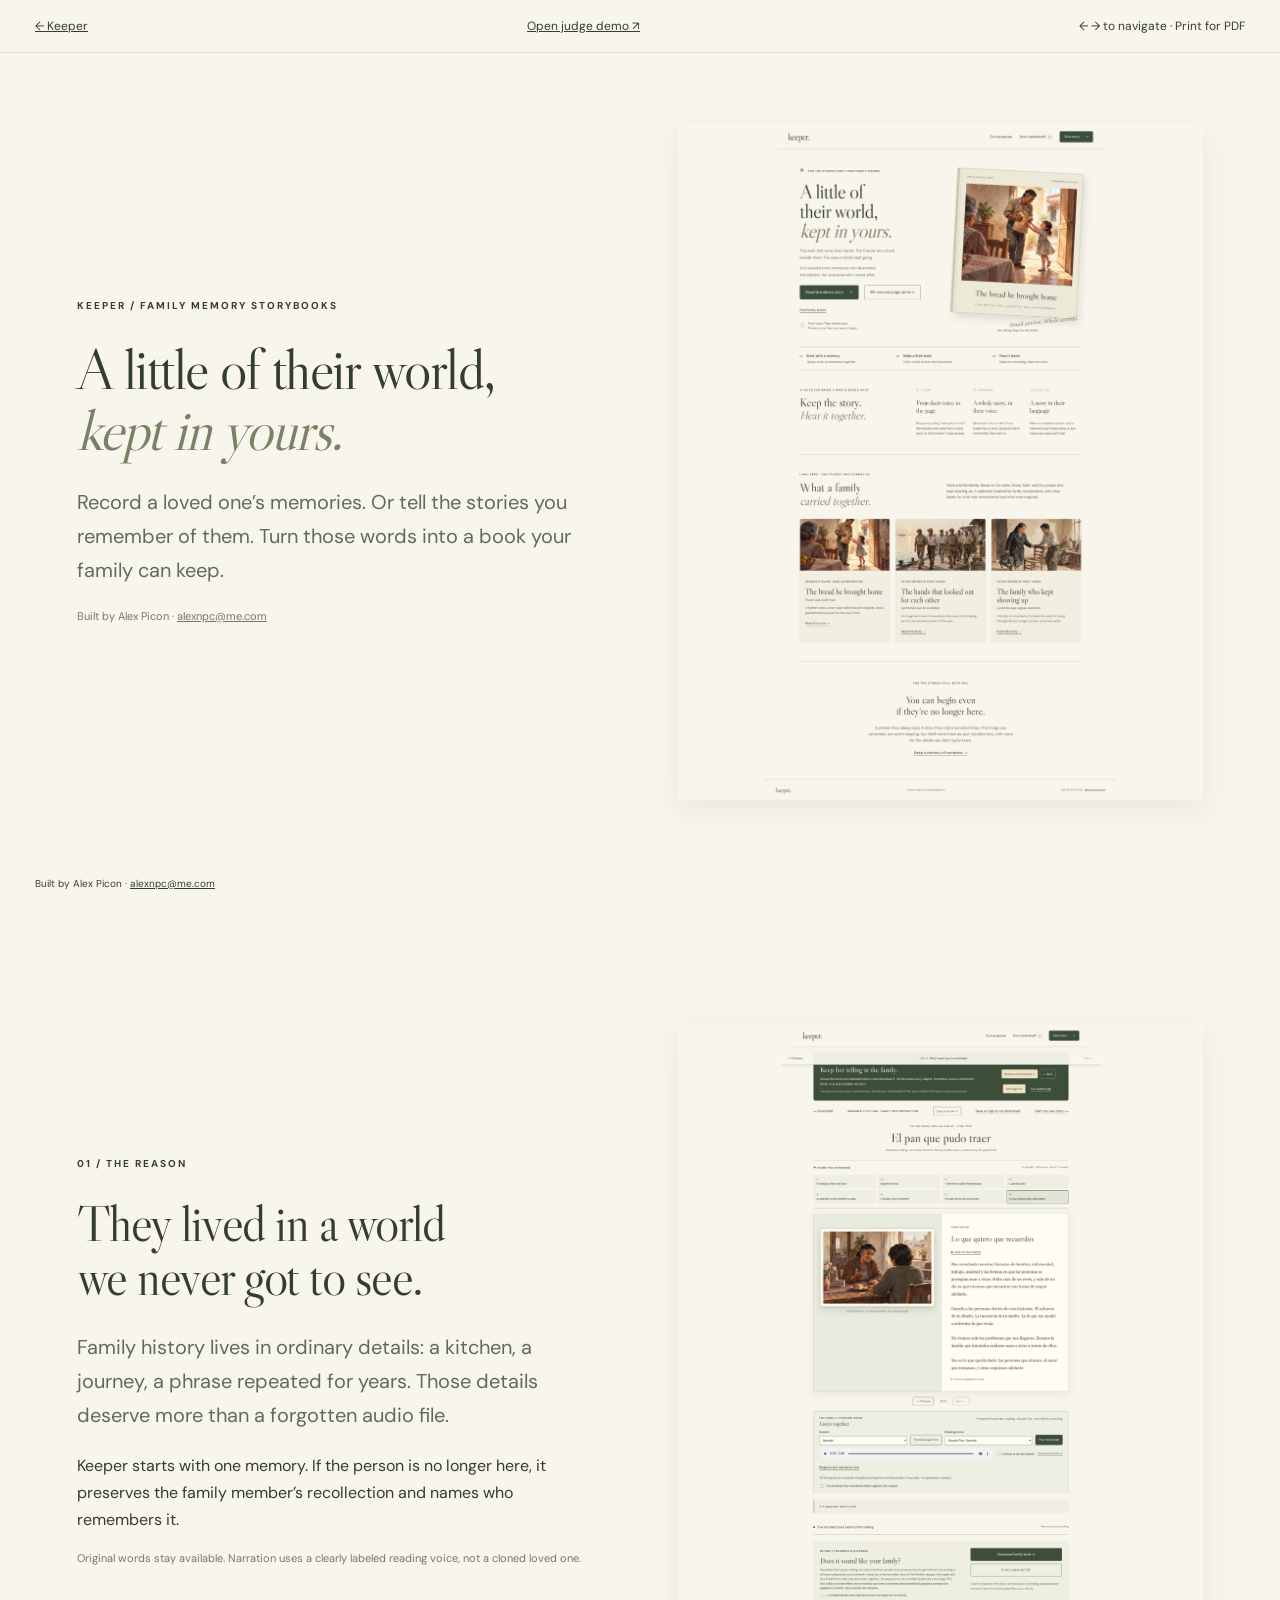
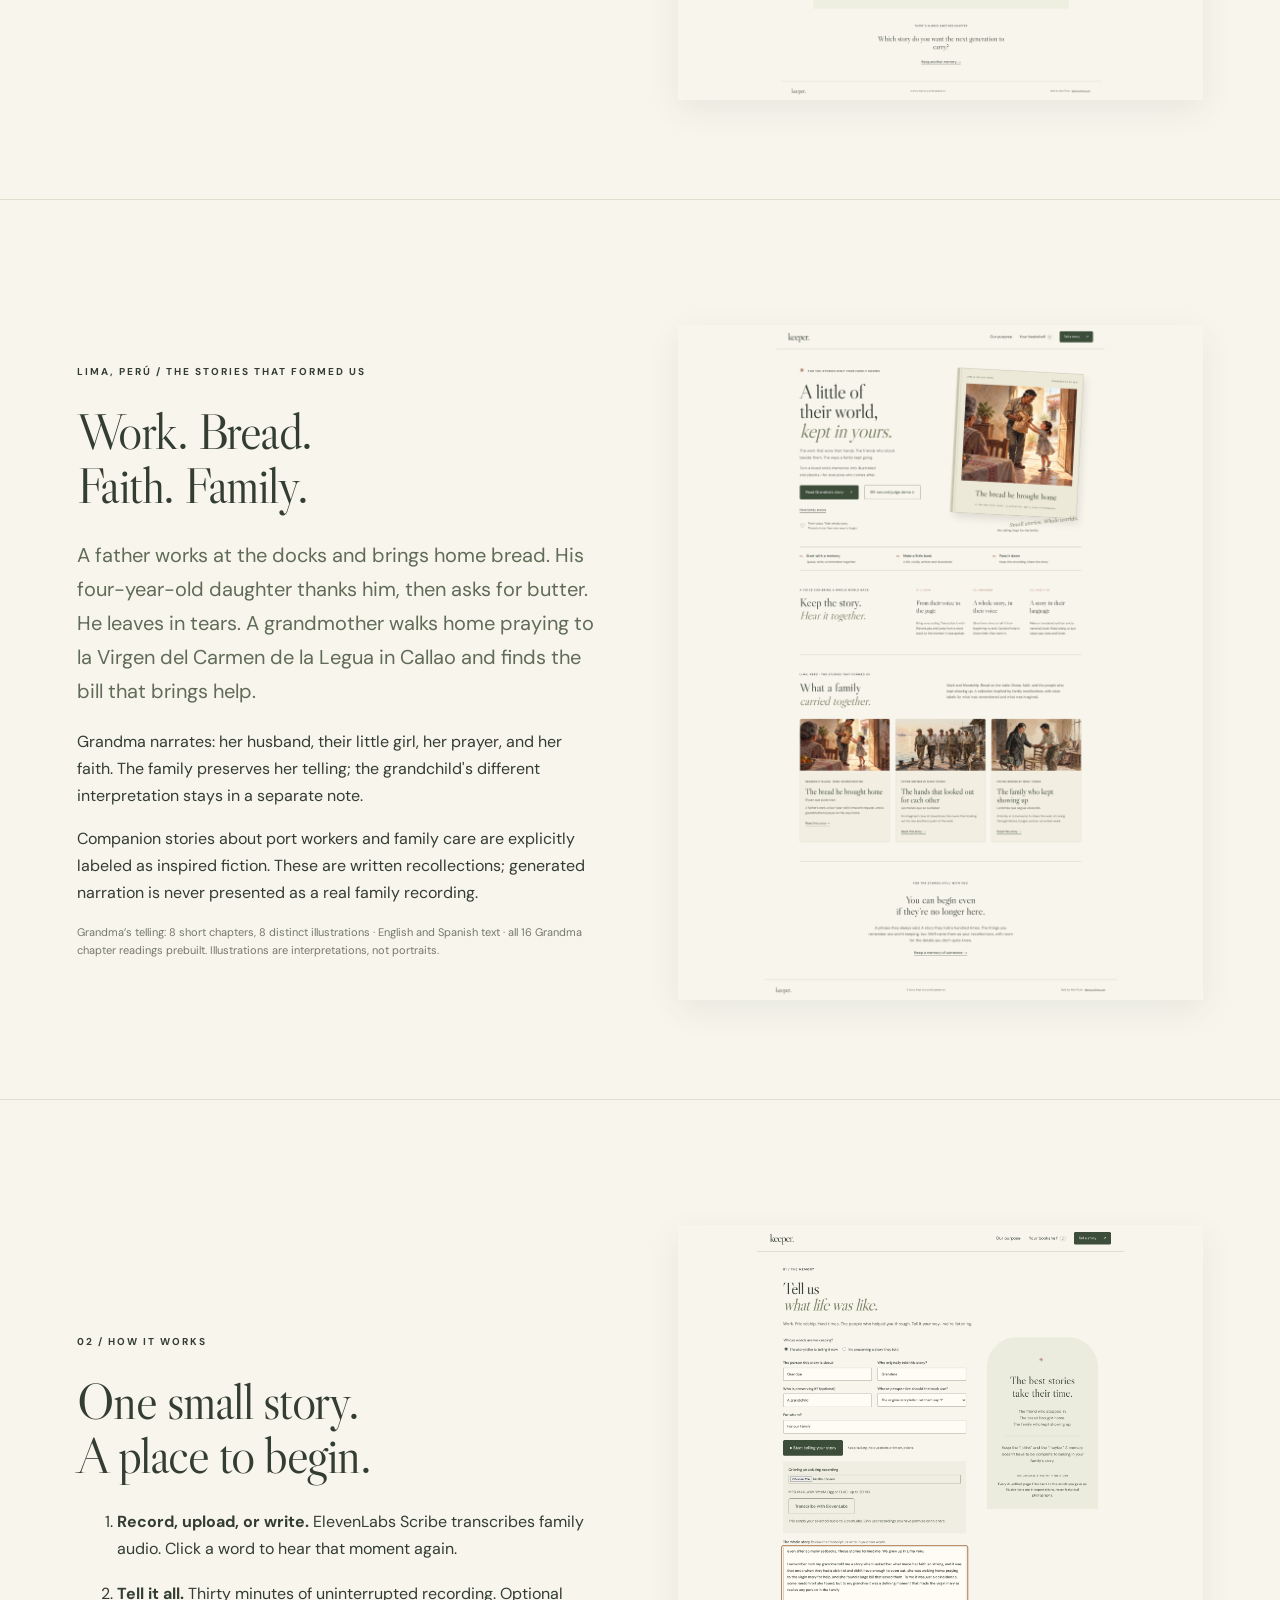
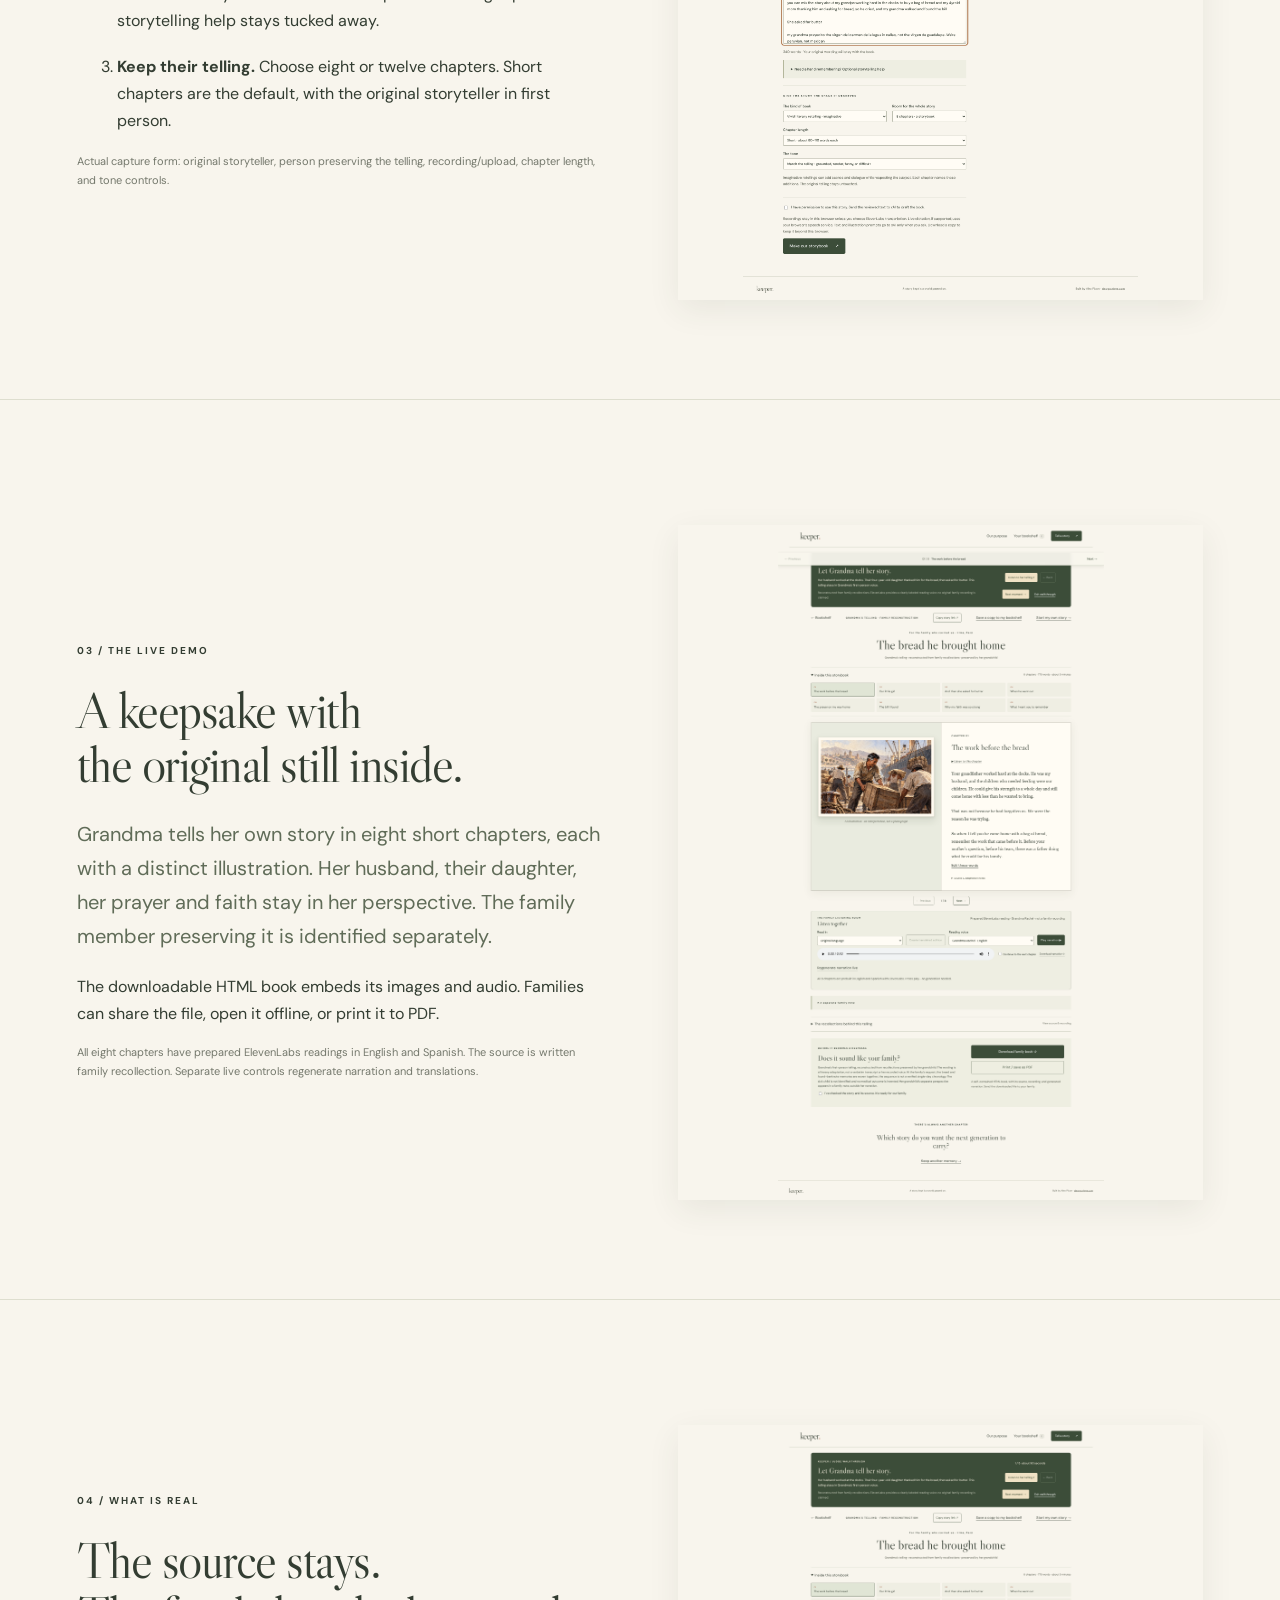
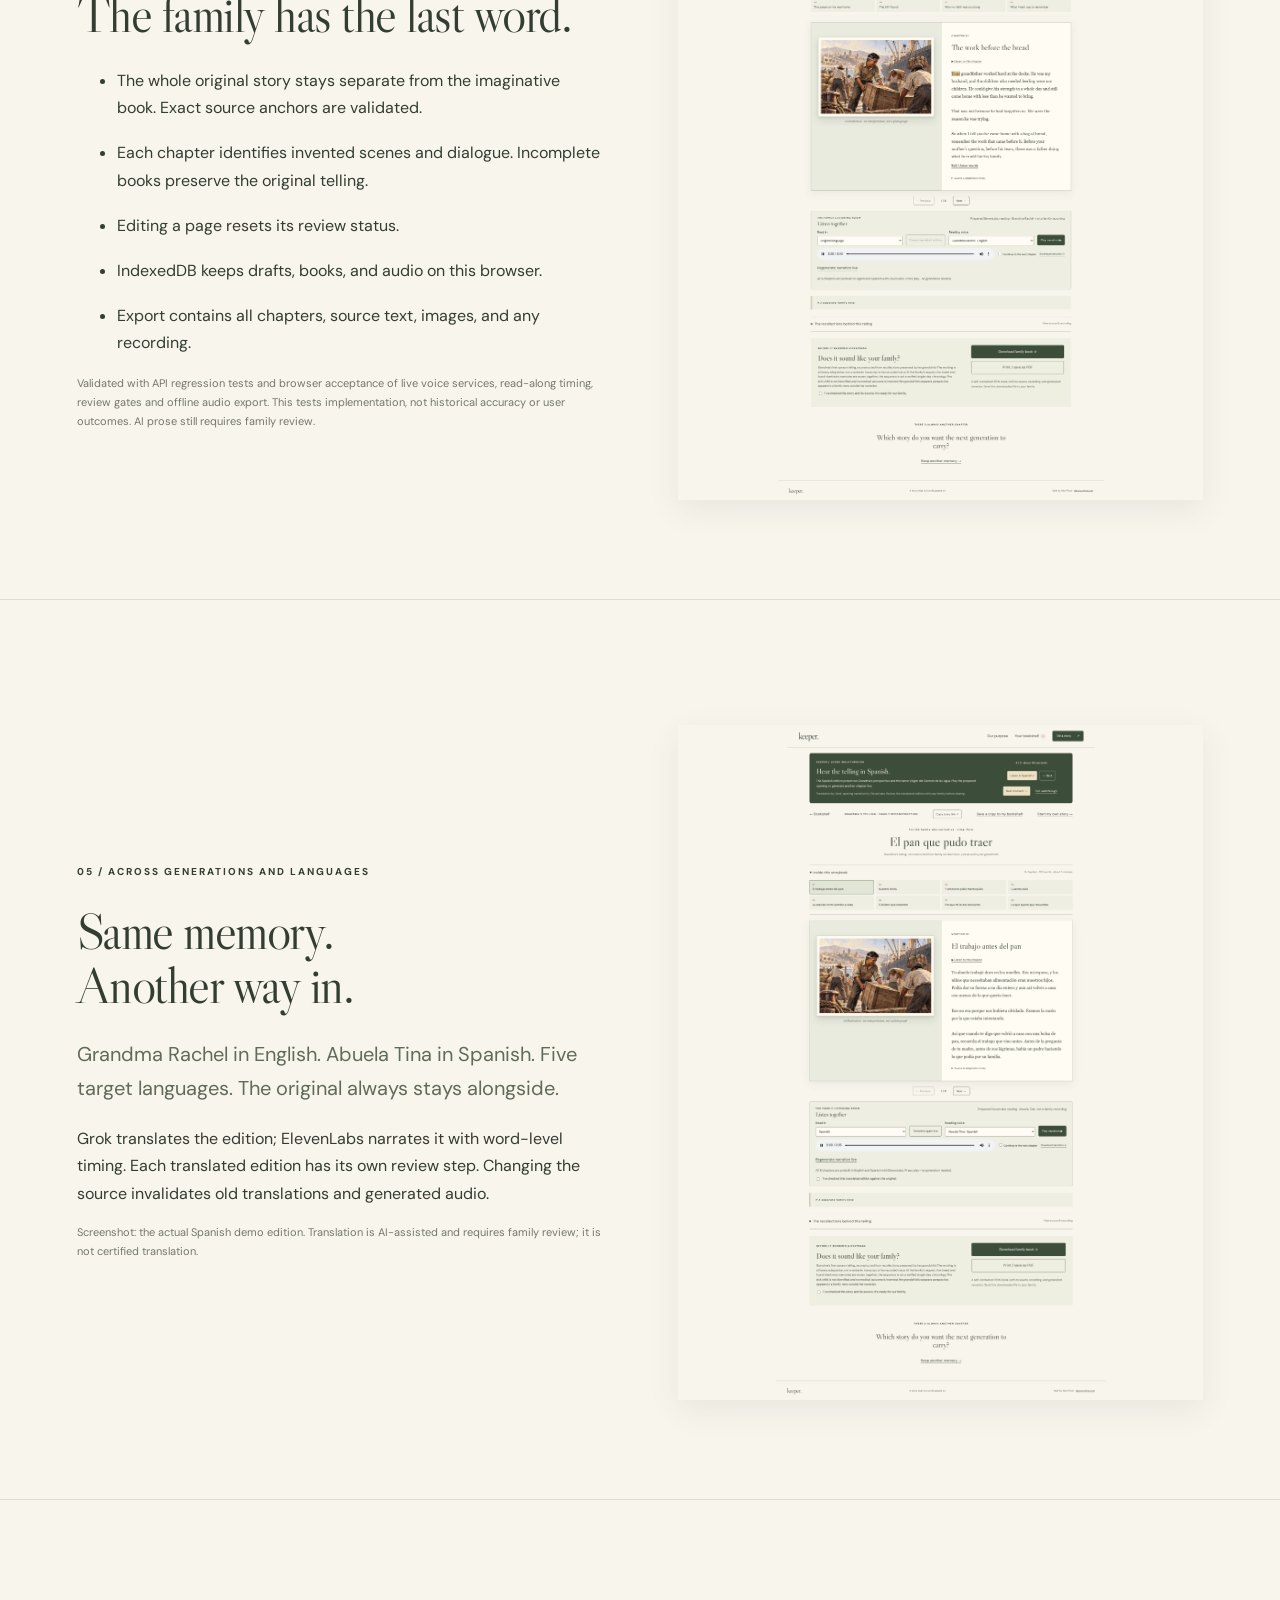
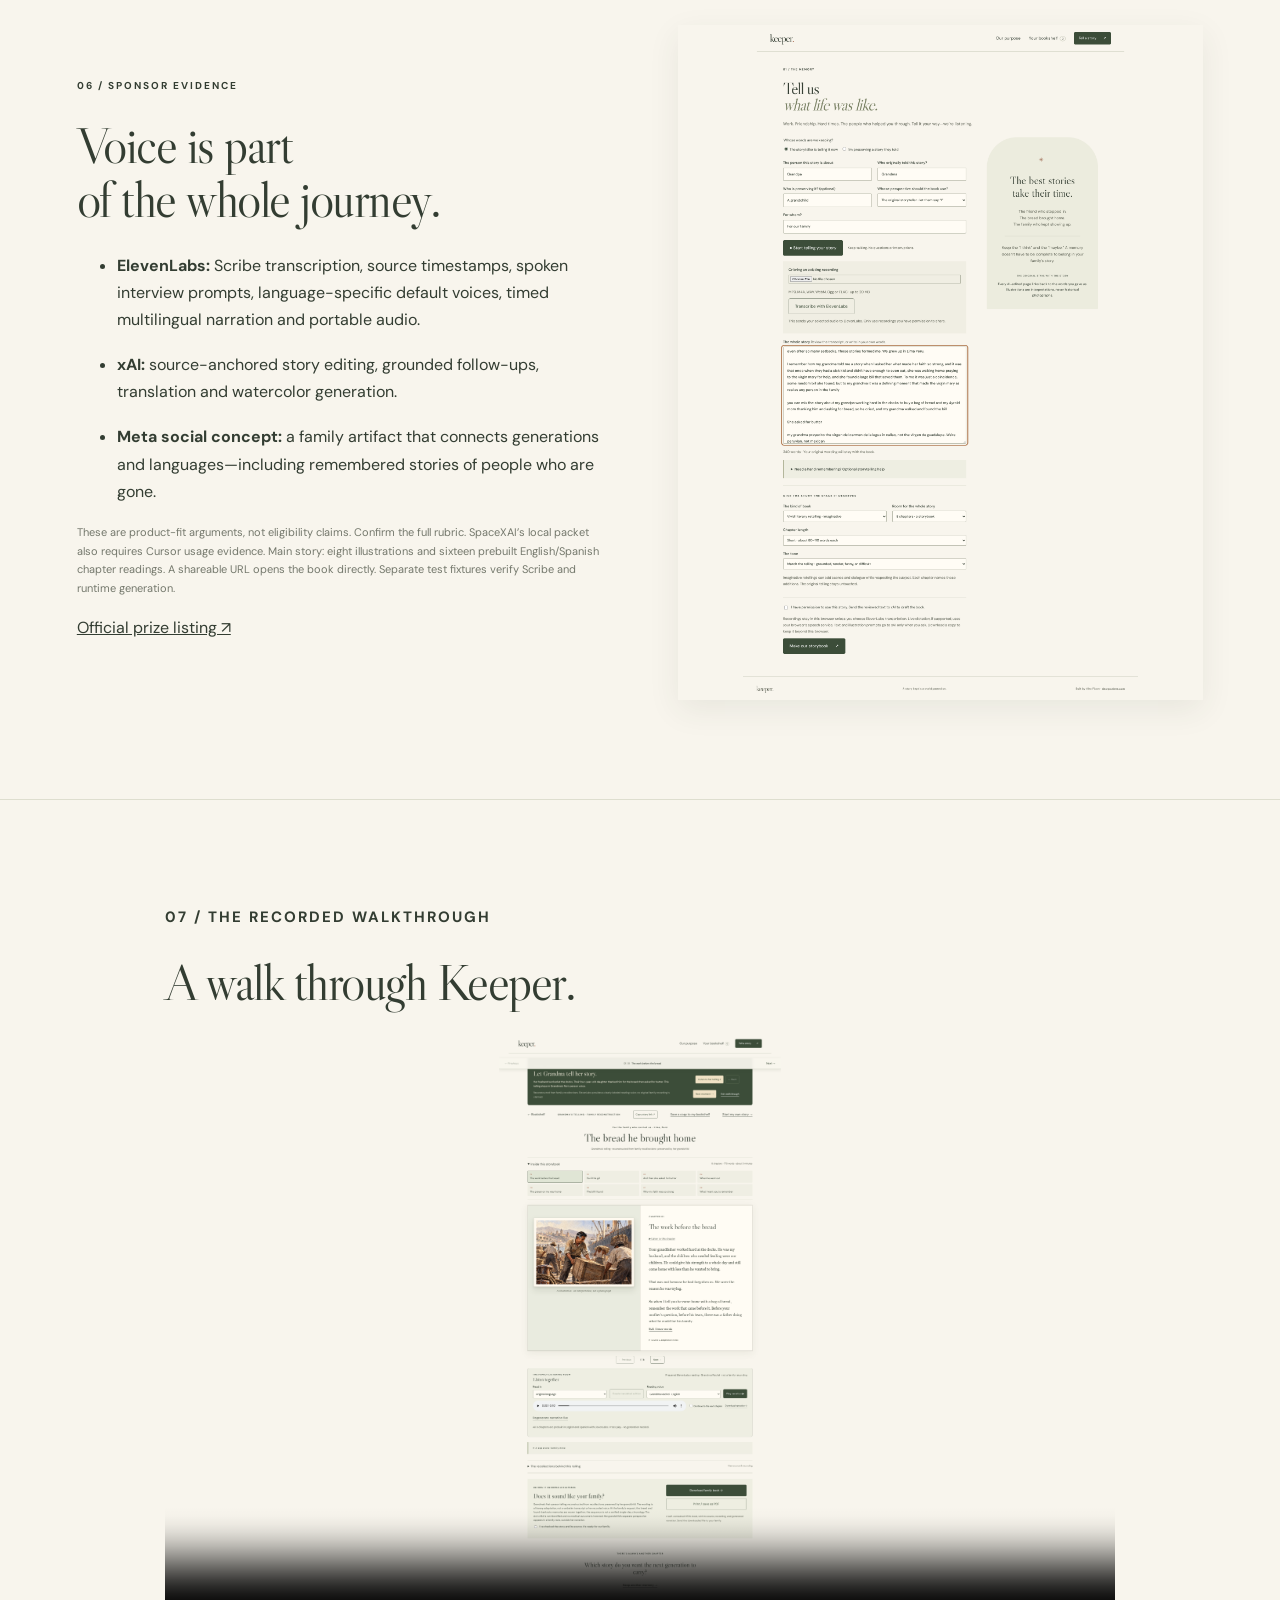
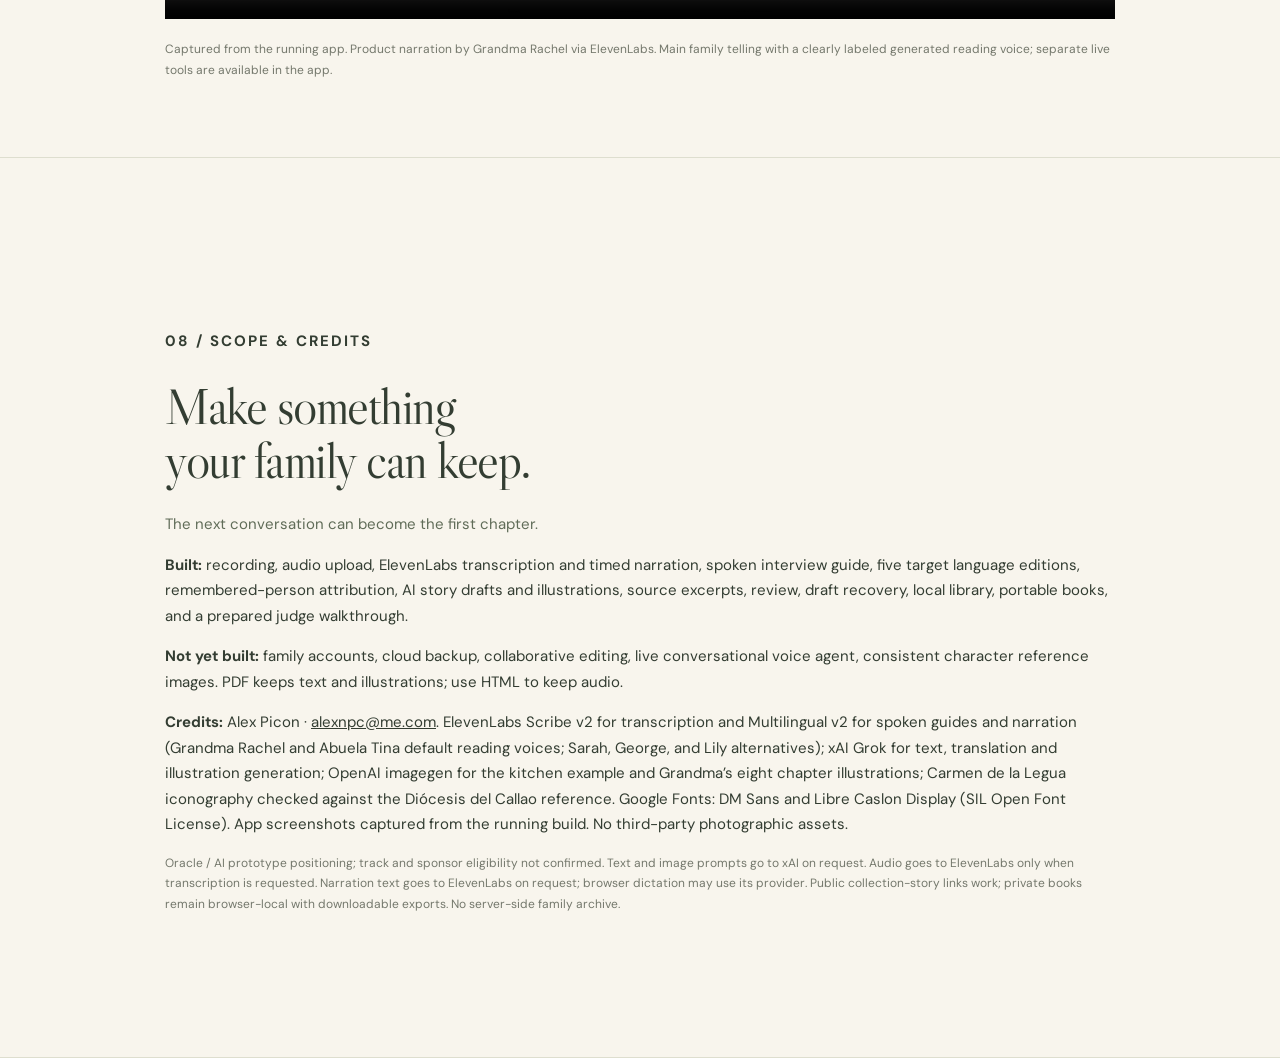
==== commit b9a216f3: "Restore prepared audio for saved story copies" ====
--- a/slides/keeper/index.html
+++ b/slides/keeper/index.html
@@ -4,13 +4,13 @@
 <nav><a href="/keeper/">← Keeper</a><a href="/keeper/" id="demoLink">Open judge demo ↗</a><span>← → to navigate · Print for PDF</span></nav>
 <main>
 <section id="s1"><div><p class="eyebrow">KEEPER / FAMILY MEMORY STORYBOOKS</p><h1>A little of their world,<br><em>kept in yours.</em></h1><p class="lead">Record a loved one’s memories. Or tell the stories you remember of them. Turn those words into a book your family can keep.</p><p class="foot">Built by Alex Picon · <a href="mailto:alexnpc@me.com">alexnpc@me.com</a></p></div><img src="img/app-desktop.png?v=91bcef328bff" alt="Actual Keeper landing page"></section>
-<section id="s2"><div><p class="eyebrow">01 / THE REASON</p><h2>They lived in a world<br>we never got to see.</h2><p class="lead">Family history lives in ordinary details: a kitchen, a journey, a phrase repeated for years. Those details deserve more than a forgotten audio file.</p><p>Keeper starts with one memory. If the person is no longer here, it preserves the family member’s recollection and names who remembers it.</p><p class="foot">Original words stay available. Narration uses a clearly labeled reading voice, not a cloned loved one.</p></div><img src="img/app-ending.png?v=26bb88060bd2" alt="Actual final chapter of Grandma’s telling"></section>
+<section id="s2"><div><p class="eyebrow">01 / THE REASON</p><h2>They lived in a world<br>we never got to see.</h2><p class="lead">Family history lives in ordinary details: a kitchen, a journey, a phrase repeated for years. Those details deserve more than a forgotten audio file.</p><p>Keeper starts with one memory. If the person is no longer here, it preserves the family member’s recollection and names who remembers it.</p><p class="foot">Original words stay available. Narration uses a clearly labeled reading voice, not a cloned loved one.</p></div><img src="img/app-ending.png?v=40830ea70244" alt="Actual final chapter of Grandma’s telling"></section>
 <section id="lima"><div><p class="eyebrow">LIMA, PERÚ / THE STORIES THAT FORMED US</p><h2>Work. Bread.<br>Faith. Family.</h2><p class="lead">A father works at the docks and brings home bread. His four-year-old daughter thanks him, then asks for butter. He leaves in tears. A grandmother walks home praying to la Virgen del Carmen de la Legua in Callao and finds the bill that brings help.</p><p>Grandma narrates: her husband, their little girl, her prayer, and her faith. The family preserves her telling; the grandchild's different interpretation stays in a separate note.</p><p>Companion stories about port workers and family care are explicitly labeled as inspired fiction. These are written recollections; generated narration is never presented as a real family recording.</p><p class="foot">Grandma’s telling: 8 short chapters, 8 distinct illustrations · English and Spanish text · all 16 Grandma chapter readings prebuilt. Illustrations are interpretations, not portraits.</p></div><img src="img/app-lima-collection.png?v=91bcef328bff" alt="Actual Lima collection in Keeper, with separate labels for woven recollections and inspired fiction"></section><section id="s3"><div><p class="eyebrow">02 / HOW IT WORKS</p><h2>One small story.<br>A place to begin.</h2><ol><li><b>Record, upload, or write.</b> ElevenLabs Scribe transcribes family audio. Click a word to hear that moment again.</li><li><b>Tell it all.</b> Thirty minutes of uninterrupted recording. Optional storytelling help stays tucked away.</li><li><b>Keep their telling.</b> Choose eight or twelve chapters. Short chapters are the default, with the original storyteller in first person.</li></ol><p class="foot">Actual capture form: original storyteller, person preserving the telling, recording/upload, chapter length, and tone controls.</p></div><img src="img/app-capture.png?v=33e9e0a9b210" alt="Actual memory capture form with reviewed text and an audio recording"></section>
-<section id="s4"><div><p class="eyebrow">03 / THE LIVE DEMO</p><h2>A keepsake with<br>the original still inside.</h2><p class="lead">Grandma tells her own story in eight short chapters, each with a distinct illustration. Her husband, their daughter, her prayer and faith stay in her perspective. The family member preserving it is identified separately.</p><p>The downloadable HTML book embeds its images and audio. Families can share the file, open it offline, or print it to PDF.</p><p class="foot">All eight chapters have prepared ElevenLabs readings in English and Spanish. The source is written family recollection. Separate live controls regenerate narration and translations.</p></div><img src="img/app-judge.png?v=96441a1f9995" alt="Actual AI-generated Keeper storybook with watercolor and original source"></section>
-<section id="s5"><div><p class="eyebrow">04 / WHAT IS REAL</p><h2>The source stays.<br>The family has the last word.</h2><ul><li>The whole original story stays separate from the imaginative book. Exact source anchors are validated.</li><li>Each chapter identifies invented scenes and dialogue. Incomplete books preserve the original telling.</li><li>Editing a page resets its review status.</li><li>IndexedDB keeps drafts, books, and audio on this browser.</li><li>Export contains all chapters, source text, images, and any recording.</li></ul><p class="foot">Validated with API regression tests and browser acceptance of live voice services, read-along timing, review gates and offline audio export. This tests implementation, not historical accuracy or user outcomes. AI prose still requires family review.</p></div><img src="img/app-listening.png?v=9affcf588b01" alt="Actual reader with source and family review controls"></section>
-<section id="s6"><div><p class="eyebrow">05 / ACROSS GENERATIONS AND LANGUAGES</p><h2>Same memory.<br>Another way in.</h2><p class="lead">Grandma Rachel in English. Abuela Tina in Spanish. Five target languages. The original always stays alongside.</p><p>Grok translates the edition; ElevenLabs narrates it with word-level timing. Each translated edition has its own review step. Changing the source invalidates old translations and generated audio.</p><p class="foot">Screenshot: the actual Spanish demo edition. Translation is AI-assisted and requires family review; it is not certified translation.</p></div><img src="img/app-spanish.png?v=53d36c14af75" alt="Actual Spanish family book with ElevenLabs narration"></section>
+<section id="s4"><div><p class="eyebrow">03 / THE LIVE DEMO</p><h2>A keepsake with<br>the original still inside.</h2><p class="lead">Grandma tells her own story in eight short chapters, each with a distinct illustration. Her husband, their daughter, her prayer and faith stay in her perspective. The family member preserving it is identified separately.</p><p>The downloadable HTML book embeds its images and audio. Families can share the file, open it offline, or print it to PDF.</p><p class="foot">All eight chapters have prepared ElevenLabs readings in English and Spanish. The source is written family recollection. Separate live controls regenerate narration and translations.</p></div><img src="img/app-judge.png?v=ac2150e52a3f" alt="Actual AI-generated Keeper storybook with watercolor and original source"></section>
+<section id="s5"><div><p class="eyebrow">04 / WHAT IS REAL</p><h2>The source stays.<br>The family has the last word.</h2><ul><li>The whole original story stays separate from the imaginative book. Exact source anchors are validated.</li><li>Each chapter identifies invented scenes and dialogue. Incomplete books preserve the original telling.</li><li>Editing a page resets its review status.</li><li>IndexedDB keeps drafts, books, and audio on this browser.</li><li>Export contains all chapters, source text, images, and any recording.</li></ul><p class="foot">Validated with API regression tests and browser acceptance of live voice services, read-along timing, review gates and offline audio export. This tests implementation, not historical accuracy or user outcomes. AI prose still requires family review.</p></div><img src="img/app-listening.png?v=fe56dc54bc0c" alt="Actual reader with source and family review controls"></section>
+<section id="s6"><div><p class="eyebrow">05 / ACROSS GENERATIONS AND LANGUAGES</p><h2>Same memory.<br>Another way in.</h2><p class="lead">Grandma Rachel in English. Abuela Tina in Spanish. Five target languages. The original always stays alongside.</p><p>Grok translates the edition; ElevenLabs narrates it with word-level timing. Each translated edition has its own review step. Changing the source invalidates old translations and generated audio.</p><p class="foot">Screenshot: the actual Spanish demo edition. Translation is AI-assisted and requires family review; it is not certified translation.</p></div><img src="img/app-spanish.png?v=2a79c9c77a3f" alt="Actual Spanish family book with ElevenLabs narration"></section>
 <section id="s7"><div><p class="eyebrow">06 / SPONSOR EVIDENCE</p><h2>Voice is part<br>of the whole journey.</h2><ul><li><b>ElevenLabs:</b> Scribe transcription, source timestamps, spoken interview prompts, language-specific default voices, timed multilingual narration and portable audio.</li><li><b>xAI:</b> source-anchored story editing, grounded follow-ups, translation and watercolor generation.</li><li><b>Meta social concept:</b> a family artifact that connects generations and languages—including remembered stories of people who are gone.</li></ul><p class="foot">These are product-fit arguments, not eligibility claims. Confirm the full rubric. SpaceXAI’s local packet also requires Cursor usage evidence. Main story: eight illustrations and sixteen prebuilt English/Spanish chapter readings. A shareable URL opens the book directly. Separate test fixtures verify Scribe and runtime generation.</p><p><a href="https://hackgt13.devpost.com/">Official prize listing ↗</a></p></div><img src="img/app-capture.png?v=33e9e0a9b210" alt="Real capture workflow showing ElevenLabs and source-grounded interview"></section>
-<section id="s8" class="closing"><div><p class="eyebrow">07 / THE RECORDED WALKTHROUGH</p><h2>A walk through Keeper.</h2><video controls preload="metadata" poster="img/app-judge.png?v=96441a1f9995" src="keeper-demo.mp4?v=ec880abcf89d" style="width:100%;max-height:65vh">Narrated walkthrough with Grandma Rachel</video><p class="foot">Captured from the running app. Product narration by Grandma Rachel via ElevenLabs. Main family telling with a clearly labeled generated reading voice; separate live tools are available in the app.</p></div></section>
+<section id="s8" class="closing"><div><p class="eyebrow">07 / THE RECORDED WALKTHROUGH</p><h2>A walk through Keeper.</h2><video controls preload="metadata" poster="img/app-judge.png?v=ac2150e52a3f" src="keeper-demo.mp4?v=ec880abcf89d" style="width:100%;max-height:65vh">Narrated walkthrough with Grandma Rachel</video><p class="foot">Captured from the running app. Product narration by Grandma Rachel via ElevenLabs. Main family telling with a clearly labeled generated reading voice; separate live tools are available in the app.</p></div></section>
 <section id="s9" class="closing"><div><p class="eyebrow">08 / SCOPE & CREDITS</p><h2>Make something<br>your family can keep.</h2><p class="lead">The next conversation can become the first chapter.</p><p><b>Built:</b> recording, audio upload, ElevenLabs transcription and timed narration, spoken interview guide, five target language editions, remembered-person attribution, AI story drafts and illustrations, source excerpts, review, draft recovery, local library, portable books, and a prepared judge walkthrough.</p><p><b>Not yet built:</b> family accounts, cloud backup, collaborative editing, live conversational voice agent, consistent character reference images. PDF keeps text and illustrations; use HTML to keep audio.</p><p><b>Credits:</b> Alex Picon · <a href="mailto:alexnpc@me.com">alexnpc@me.com</a>. ElevenLabs Scribe v2 for transcription and Multilingual v2 for spoken guides and narration (Grandma Rachel and Abuela Tina default reading voices; Sarah, George, and Lily alternatives); xAI Grok for text, translation and illustration generation; OpenAI imagegen for the kitchen example and Grandma’s eight chapter illustrations; Carmen de la Legua iconography checked against the Diócesis del Callao reference. Google Fonts: DM Sans and Libre Caslon Display (SIL Open Font License). App screenshots captured from the running build. No third-party photographic assets.</p><p class="foot">Oracle / AI prototype positioning; track and sponsor eligibility not confirmed. Text and image prompts go to xAI on request. Audio goes to ElevenLabs only when transcription is requested. Narration text goes to ElevenLabs on request; browser dictation may use its provider. Public collection-story links work; private books remain browser-local with downloadable exports. No server-side family archive.</p></div></section>
 </main><footer data-credit="alex-picon">Built by Alex Picon · <a href="mailto:alexnpc@me.com">alexnpc@me.com</a></footer>
 <script src="story-deck.js"></script></body></html>
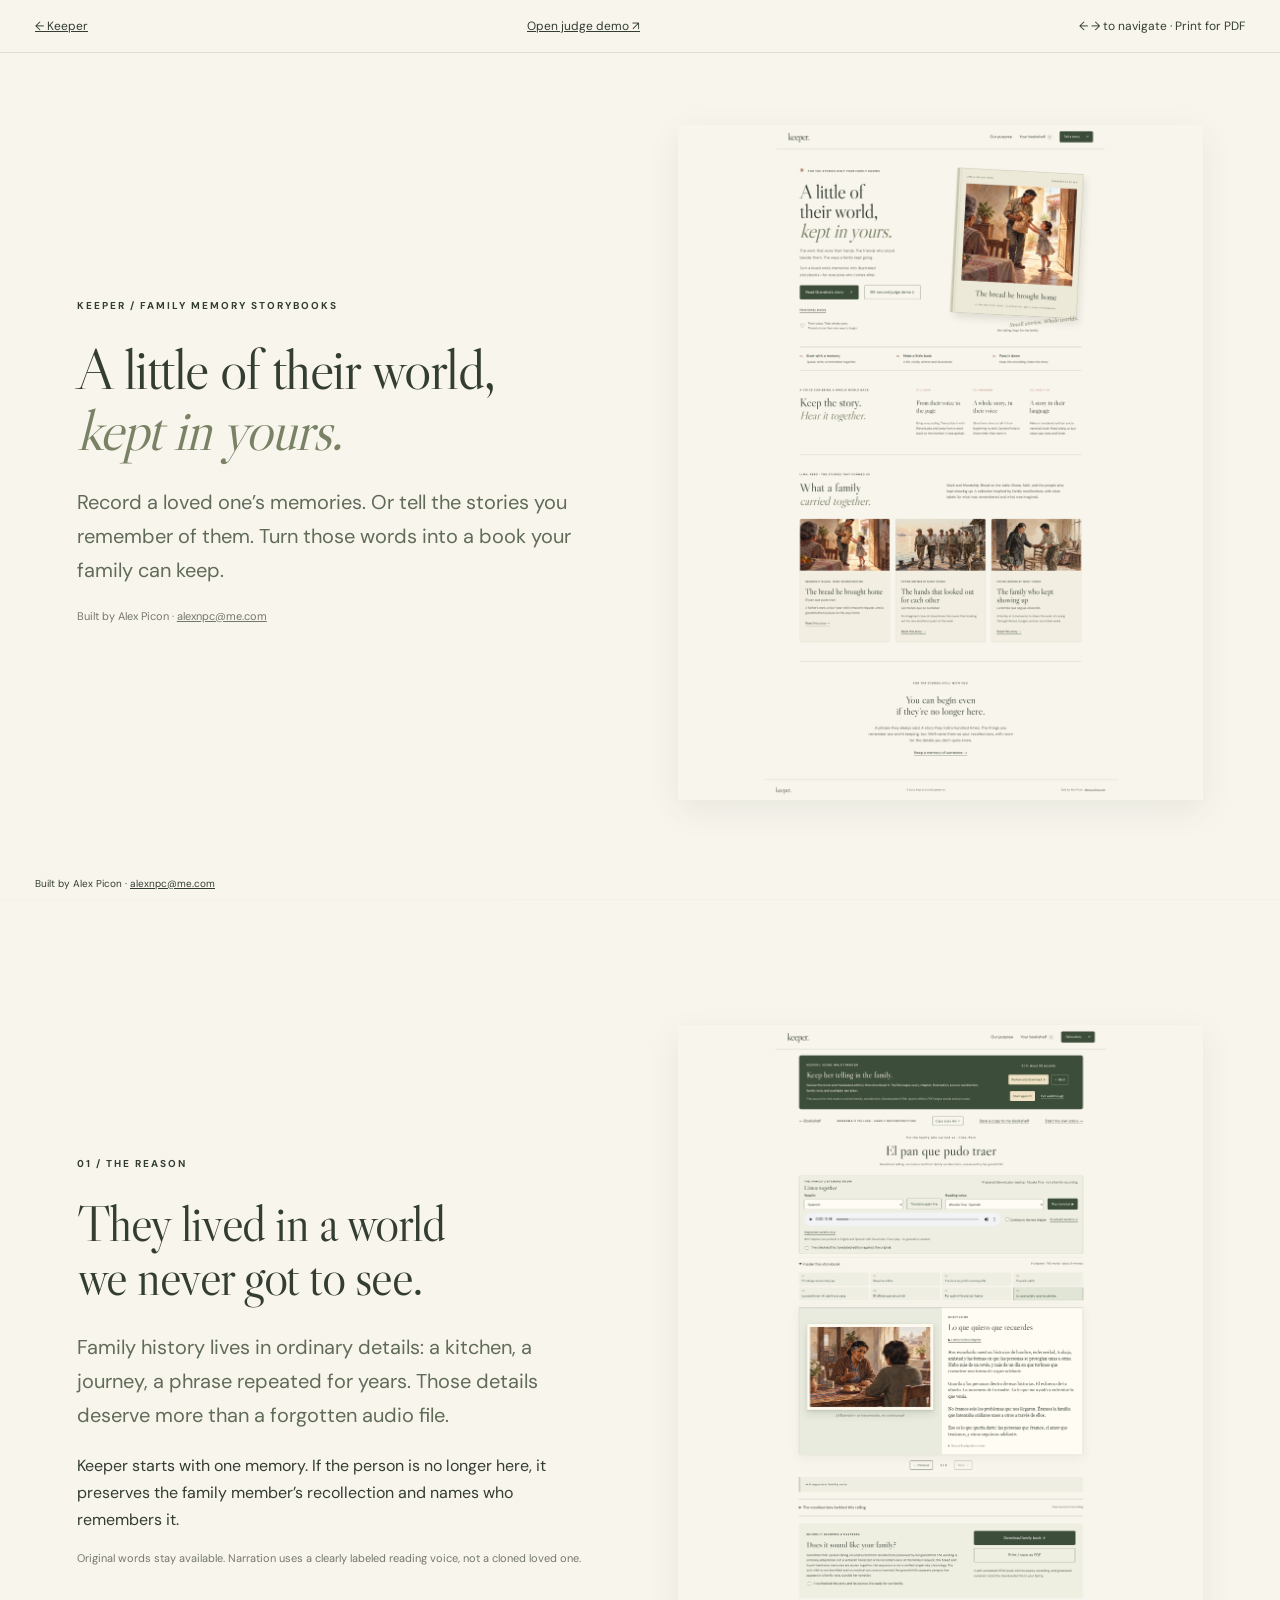
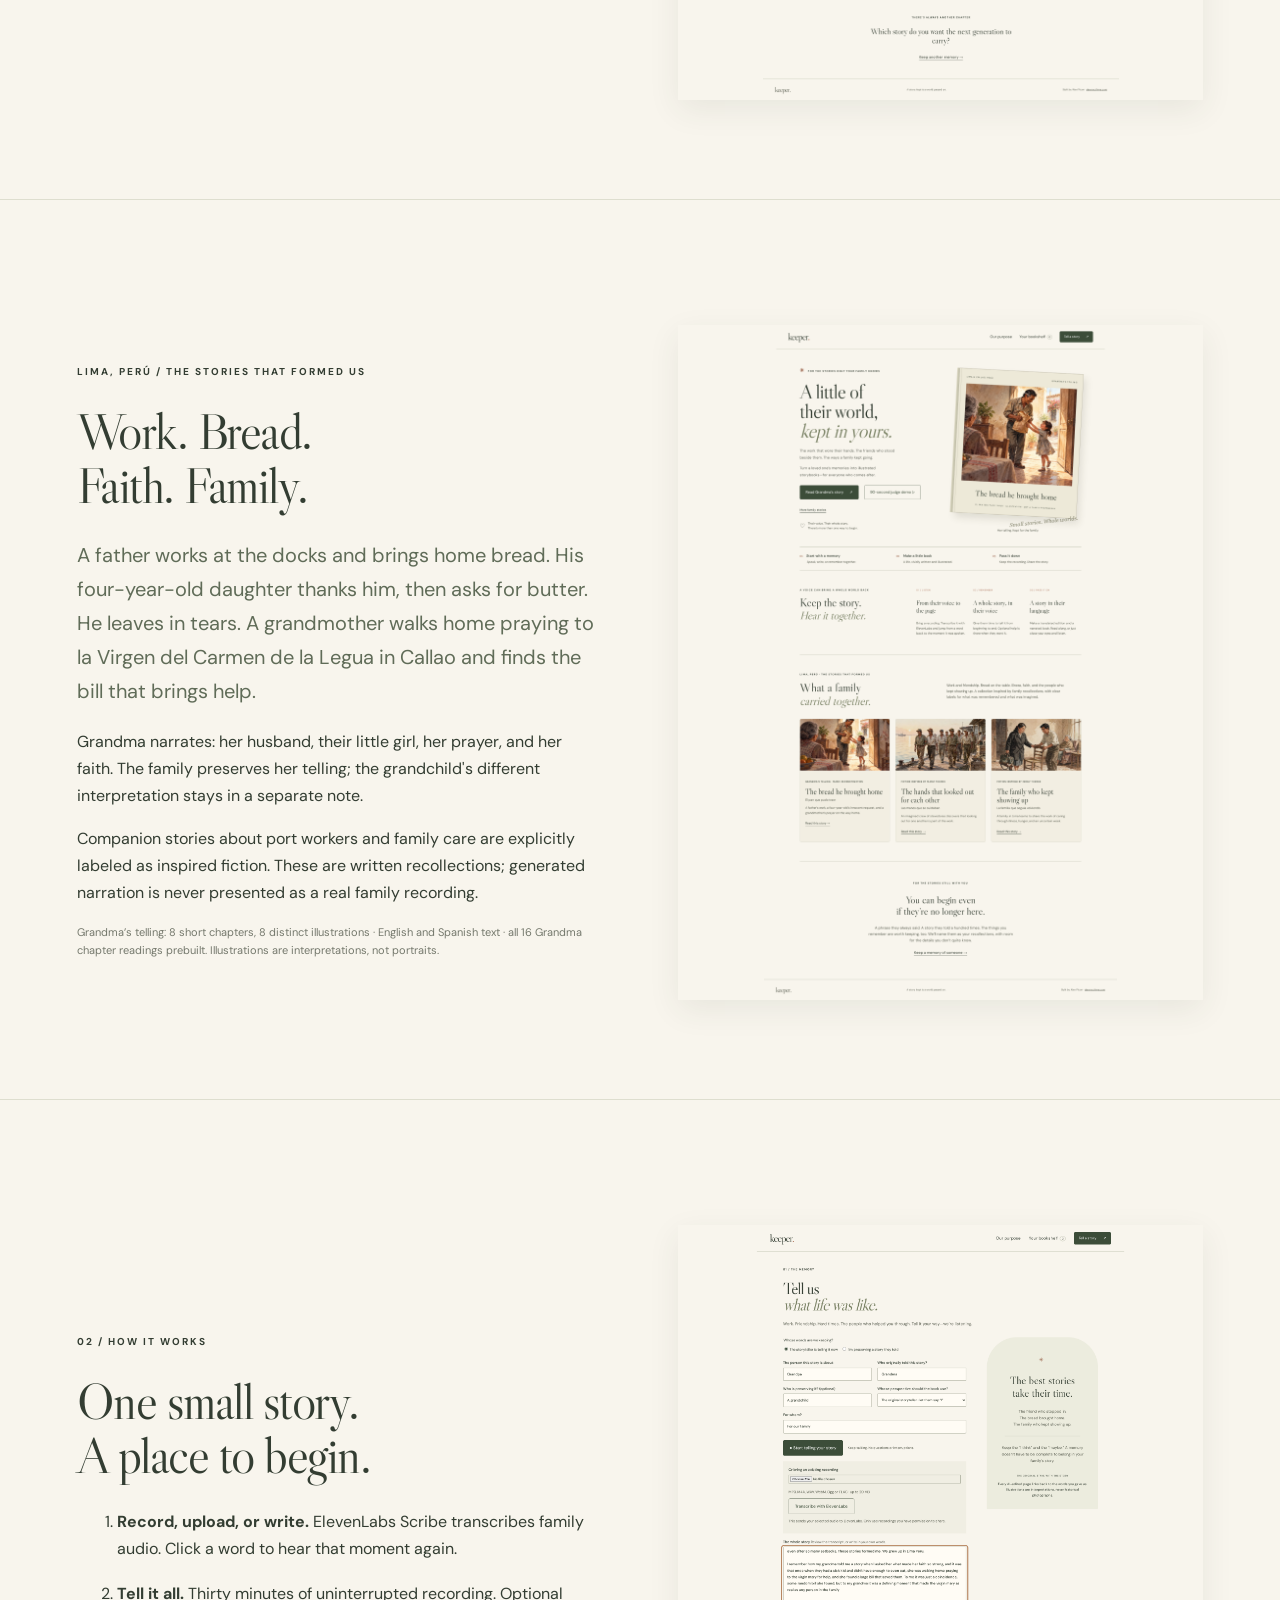
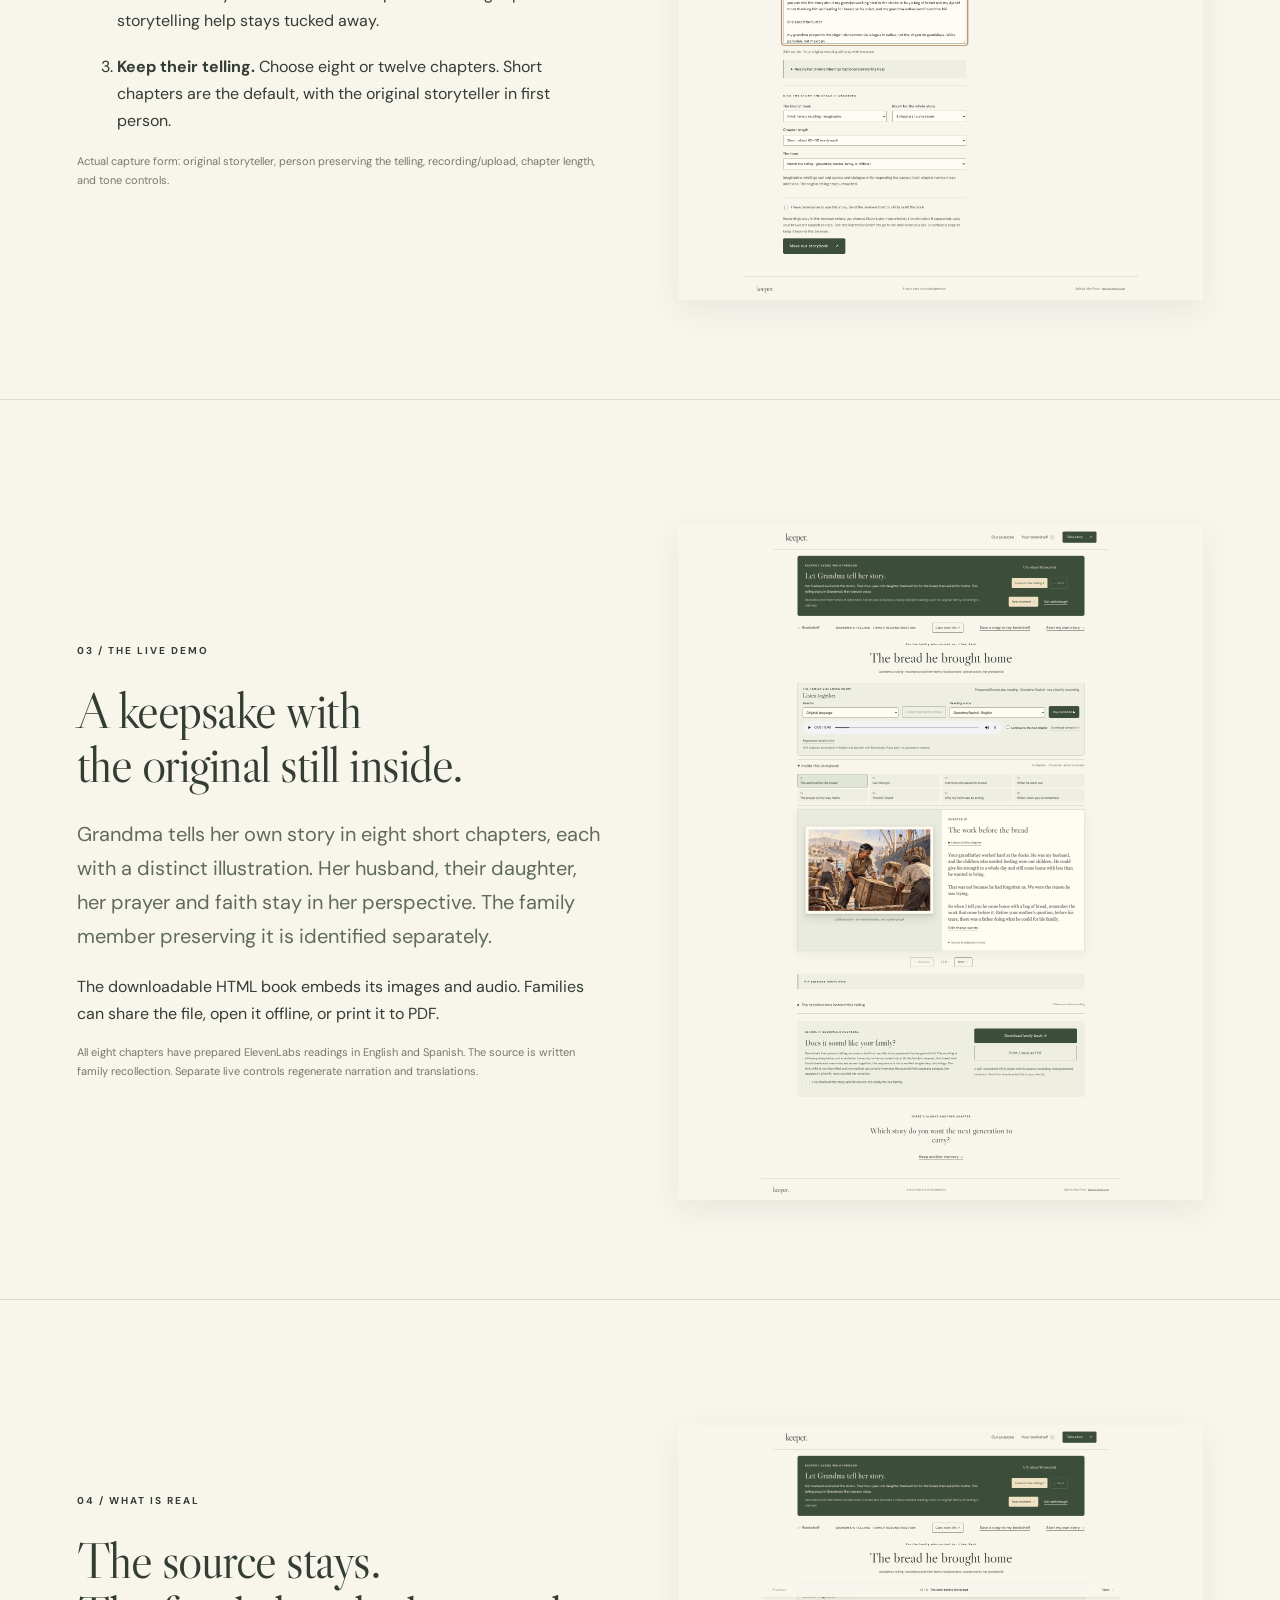
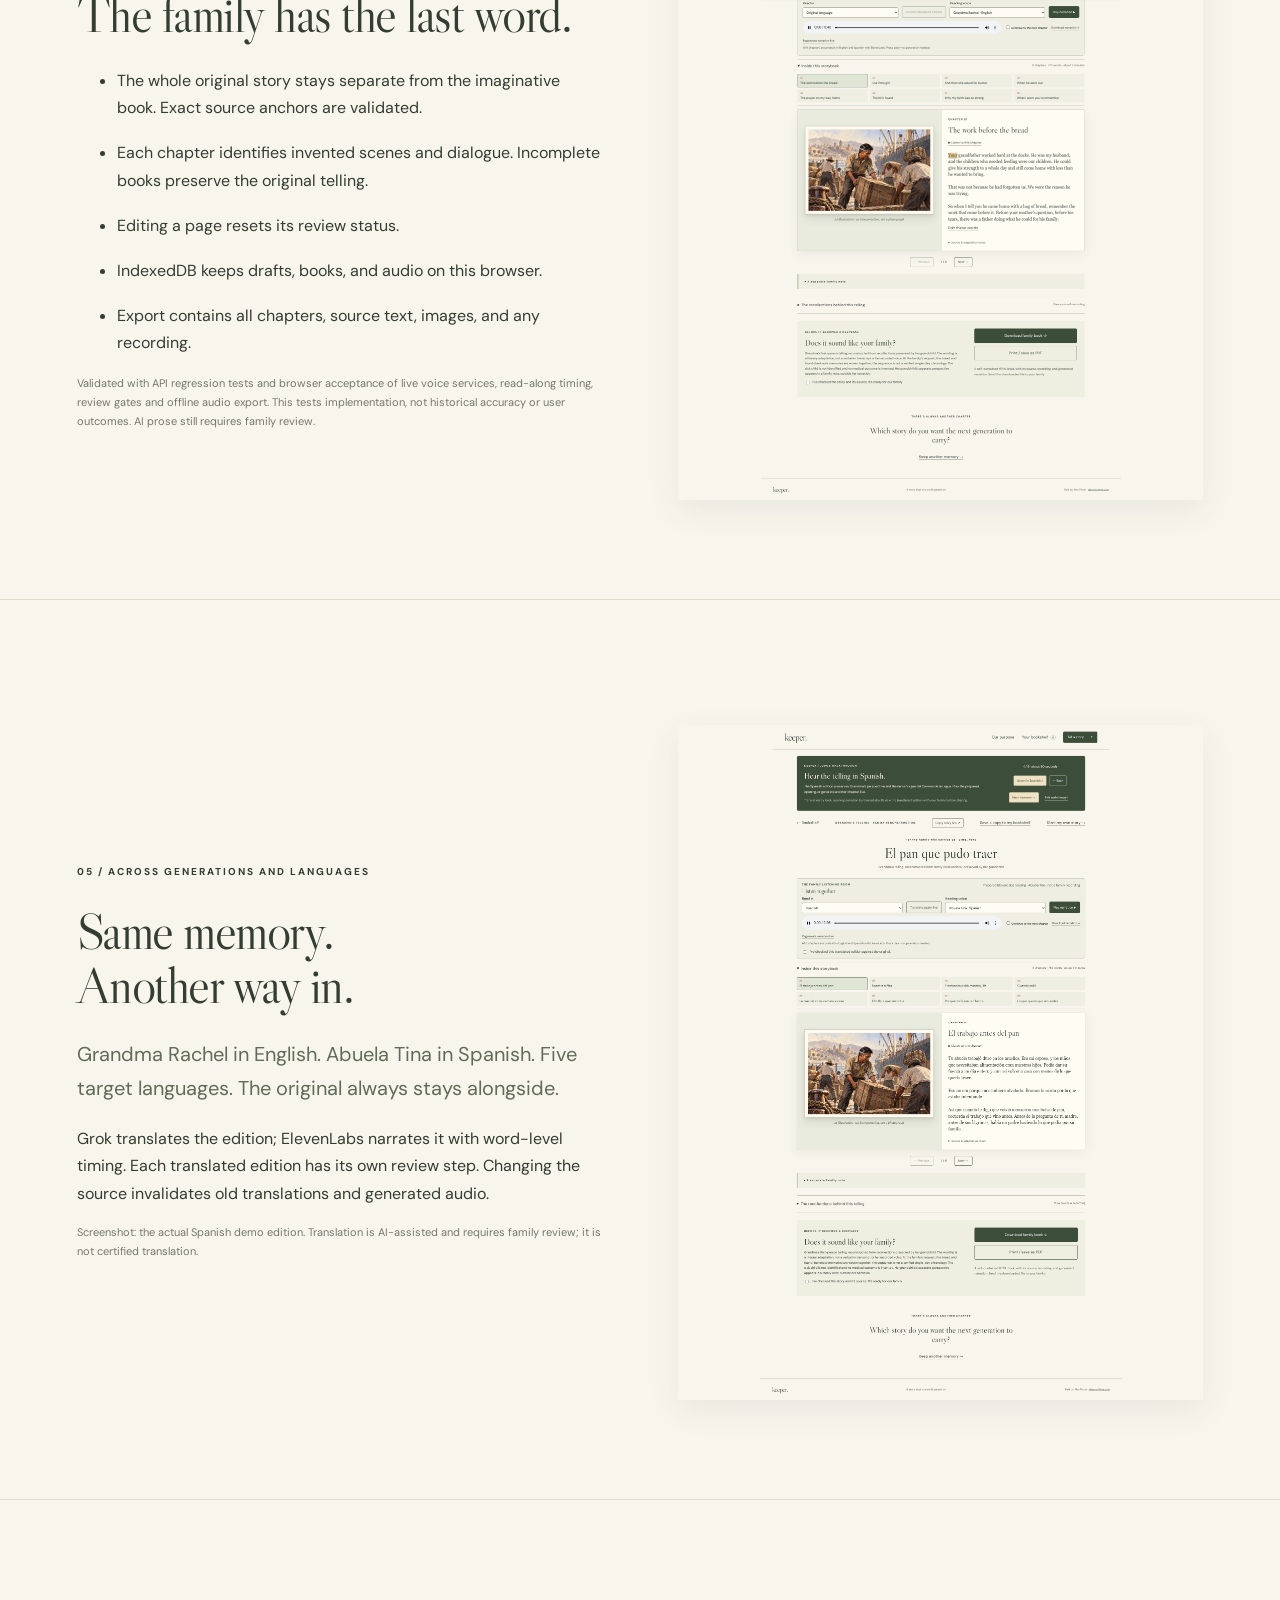
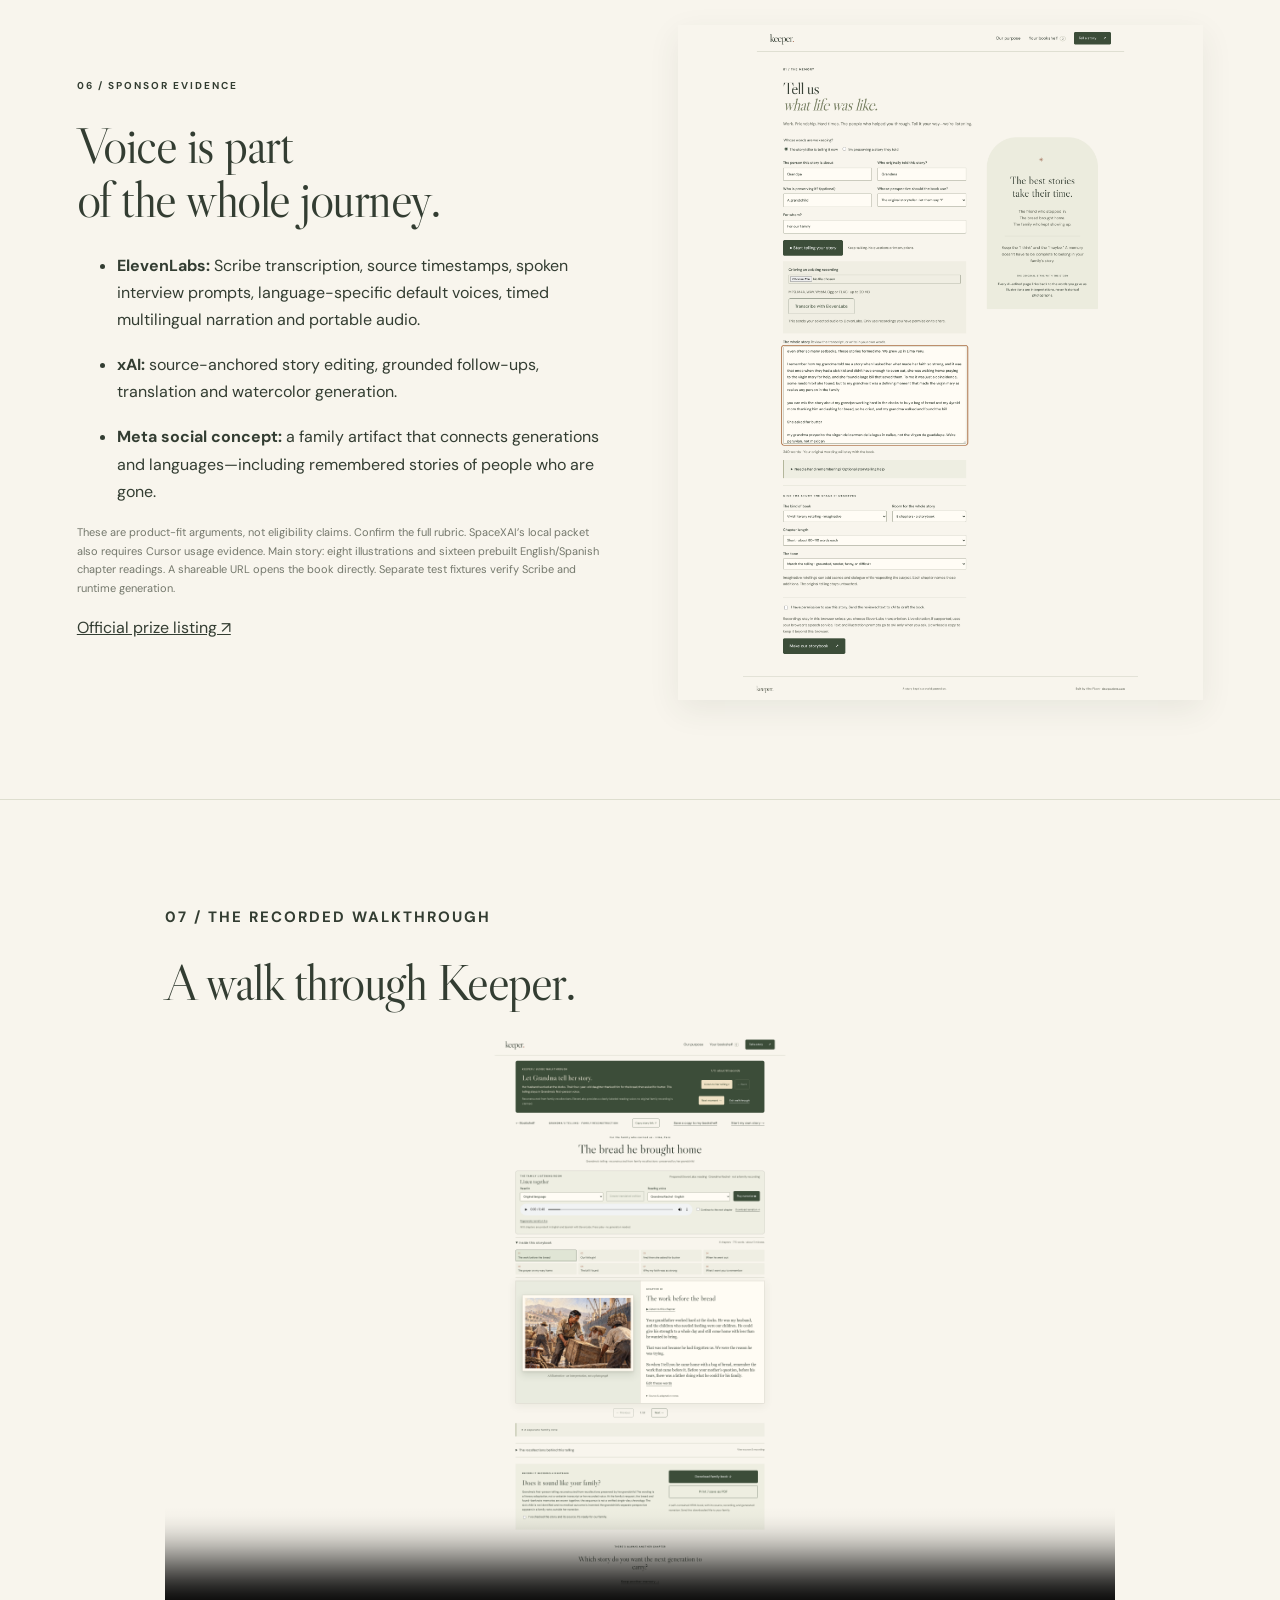
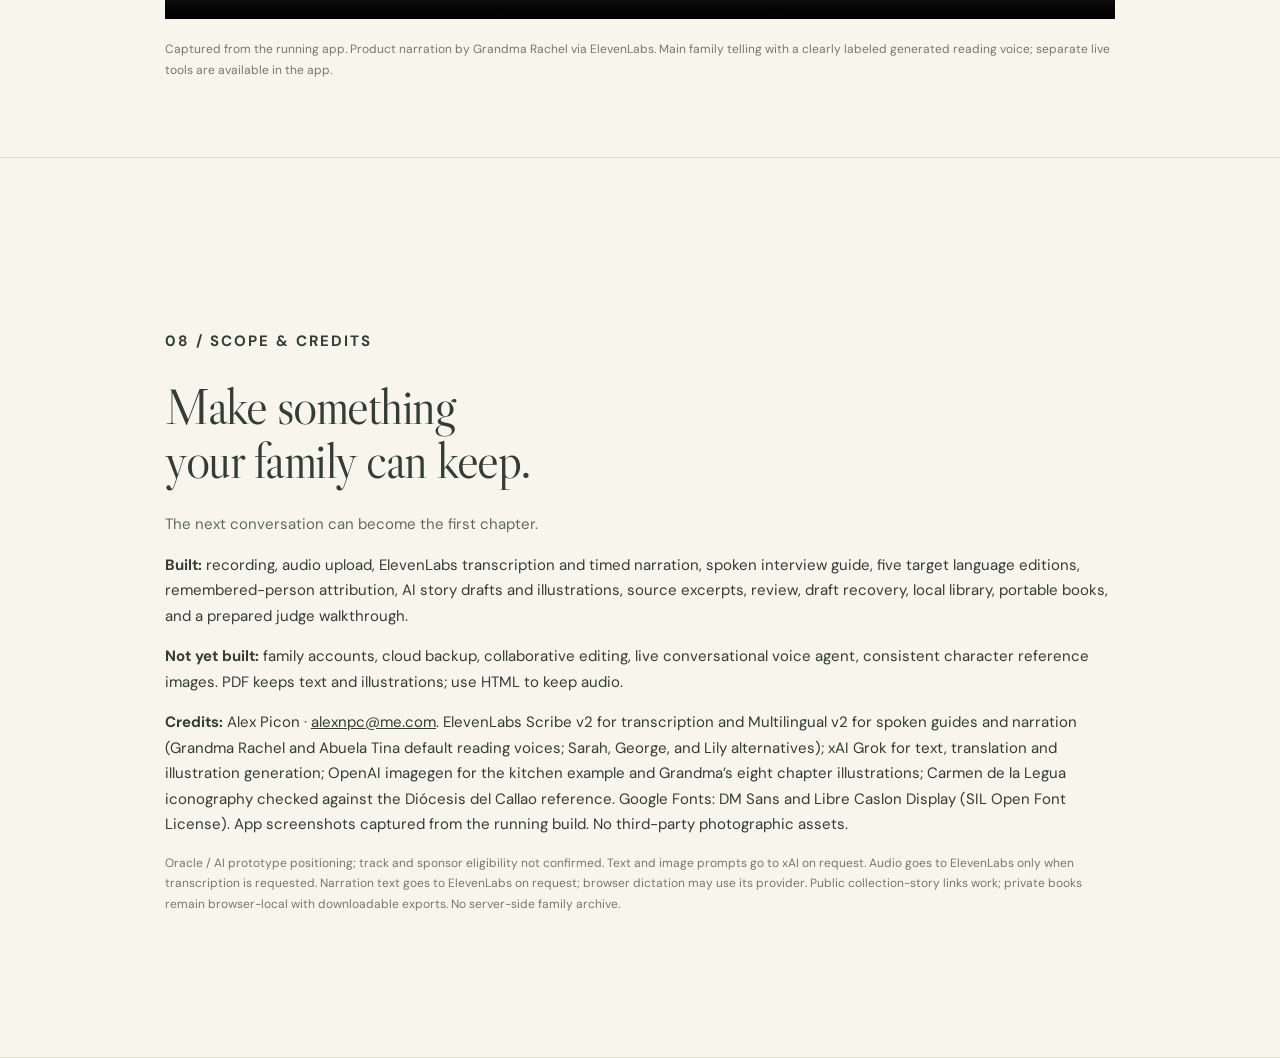
==== commit b777ca1f: "Keep story and read-along visible in the judge walkthrough" ====
--- a/slides/keeper/index.html
+++ b/slides/keeper/index.html
@@ -4,13 +4,13 @@
 <nav><a href="/keeper/">← Keeper</a><a href="/keeper/" id="demoLink">Open judge demo ↗</a><span>← → to navigate · Print for PDF</span></nav>
 <main>
 <section id="s1"><div><p class="eyebrow">KEEPER / FAMILY MEMORY STORYBOOKS</p><h1>A little of their world,<br><em>kept in yours.</em></h1><p class="lead">Record a loved one’s memories. Or tell the stories you remember of them. Turn those words into a book your family can keep.</p><p class="foot">Built by Alex Picon · <a href="mailto:alexnpc@me.com">alexnpc@me.com</a></p></div><img src="img/app-desktop.png?v=91bcef328bff" alt="Actual Keeper landing page"></section>
-<section id="s2"><div><p class="eyebrow">01 / THE REASON</p><h2>They lived in a world<br>we never got to see.</h2><p class="lead">Family history lives in ordinary details: a kitchen, a journey, a phrase repeated for years. Those details deserve more than a forgotten audio file.</p><p>Keeper starts with one memory. If the person is no longer here, it preserves the family member’s recollection and names who remembers it.</p><p class="foot">Original words stay available. Narration uses a clearly labeled reading voice, not a cloned loved one.</p></div><img src="img/app-ending.png?v=40830ea70244" alt="Actual final chapter of Grandma’s telling"></section>
+<section id="s2"><div><p class="eyebrow">01 / THE REASON</p><h2>They lived in a world<br>we never got to see.</h2><p class="lead">Family history lives in ordinary details: a kitchen, a journey, a phrase repeated for years. Those details deserve more than a forgotten audio file.</p><p>Keeper starts with one memory. If the person is no longer here, it preserves the family member’s recollection and names who remembers it.</p><p class="foot">Original words stay available. Narration uses a clearly labeled reading voice, not a cloned loved one.</p></div><img src="img/app-ending.png?v=fd3dc580acd7" alt="Actual final chapter of Grandma’s telling"></section>
 <section id="lima"><div><p class="eyebrow">LIMA, PERÚ / THE STORIES THAT FORMED US</p><h2>Work. Bread.<br>Faith. Family.</h2><p class="lead">A father works at the docks and brings home bread. His four-year-old daughter thanks him, then asks for butter. He leaves in tears. A grandmother walks home praying to la Virgen del Carmen de la Legua in Callao and finds the bill that brings help.</p><p>Grandma narrates: her husband, their little girl, her prayer, and her faith. The family preserves her telling; the grandchild's different interpretation stays in a separate note.</p><p>Companion stories about port workers and family care are explicitly labeled as inspired fiction. These are written recollections; generated narration is never presented as a real family recording.</p><p class="foot">Grandma’s telling: 8 short chapters, 8 distinct illustrations · English and Spanish text · all 16 Grandma chapter readings prebuilt. Illustrations are interpretations, not portraits.</p></div><img src="img/app-lima-collection.png?v=91bcef328bff" alt="Actual Lima collection in Keeper, with separate labels for woven recollections and inspired fiction"></section><section id="s3"><div><p class="eyebrow">02 / HOW IT WORKS</p><h2>One small story.<br>A place to begin.</h2><ol><li><b>Record, upload, or write.</b> ElevenLabs Scribe transcribes family audio. Click a word to hear that moment again.</li><li><b>Tell it all.</b> Thirty minutes of uninterrupted recording. Optional storytelling help stays tucked away.</li><li><b>Keep their telling.</b> Choose eight or twelve chapters. Short chapters are the default, with the original storyteller in first person.</li></ol><p class="foot">Actual capture form: original storyteller, person preserving the telling, recording/upload, chapter length, and tone controls.</p></div><img src="img/app-capture.png?v=33e9e0a9b210" alt="Actual memory capture form with reviewed text and an audio recording"></section>
-<section id="s4"><div><p class="eyebrow">03 / THE LIVE DEMO</p><h2>A keepsake with<br>the original still inside.</h2><p class="lead">Grandma tells her own story in eight short chapters, each with a distinct illustration. Her husband, their daughter, her prayer and faith stay in her perspective. The family member preserving it is identified separately.</p><p>The downloadable HTML book embeds its images and audio. Families can share the file, open it offline, or print it to PDF.</p><p class="foot">All eight chapters have prepared ElevenLabs readings in English and Spanish. The source is written family recollection. Separate live controls regenerate narration and translations.</p></div><img src="img/app-judge.png?v=ac2150e52a3f" alt="Actual AI-generated Keeper storybook with watercolor and original source"></section>
-<section id="s5"><div><p class="eyebrow">04 / WHAT IS REAL</p><h2>The source stays.<br>The family has the last word.</h2><ul><li>The whole original story stays separate from the imaginative book. Exact source anchors are validated.</li><li>Each chapter identifies invented scenes and dialogue. Incomplete books preserve the original telling.</li><li>Editing a page resets its review status.</li><li>IndexedDB keeps drafts, books, and audio on this browser.</li><li>Export contains all chapters, source text, images, and any recording.</li></ul><p class="foot">Validated with API regression tests and browser acceptance of live voice services, read-along timing, review gates and offline audio export. This tests implementation, not historical accuracy or user outcomes. AI prose still requires family review.</p></div><img src="img/app-listening.png?v=fe56dc54bc0c" alt="Actual reader with source and family review controls"></section>
-<section id="s6"><div><p class="eyebrow">05 / ACROSS GENERATIONS AND LANGUAGES</p><h2>Same memory.<br>Another way in.</h2><p class="lead">Grandma Rachel in English. Abuela Tina in Spanish. Five target languages. The original always stays alongside.</p><p>Grok translates the edition; ElevenLabs narrates it with word-level timing. Each translated edition has its own review step. Changing the source invalidates old translations and generated audio.</p><p class="foot">Screenshot: the actual Spanish demo edition. Translation is AI-assisted and requires family review; it is not certified translation.</p></div><img src="img/app-spanish.png?v=2a79c9c77a3f" alt="Actual Spanish family book with ElevenLabs narration"></section>
+<section id="s4"><div><p class="eyebrow">03 / THE LIVE DEMO</p><h2>A keepsake with<br>the original still inside.</h2><p class="lead">Grandma tells her own story in eight short chapters, each with a distinct illustration. Her husband, their daughter, her prayer and faith stay in her perspective. The family member preserving it is identified separately.</p><p>The downloadable HTML book embeds its images and audio. Families can share the file, open it offline, or print it to PDF.</p><p class="foot">All eight chapters have prepared ElevenLabs readings in English and Spanish. The source is written family recollection. Separate live controls regenerate narration and translations.</p></div><img src="img/app-judge.png?v=a31dbbc689d7" alt="Actual AI-generated Keeper storybook with watercolor and original source"></section>
+<section id="s5"><div><p class="eyebrow">04 / WHAT IS REAL</p><h2>The source stays.<br>The family has the last word.</h2><ul><li>The whole original story stays separate from the imaginative book. Exact source anchors are validated.</li><li>Each chapter identifies invented scenes and dialogue. Incomplete books preserve the original telling.</li><li>Editing a page resets its review status.</li><li>IndexedDB keeps drafts, books, and audio on this browser.</li><li>Export contains all chapters, source text, images, and any recording.</li></ul><p class="foot">Validated with API regression tests and browser acceptance of live voice services, read-along timing, review gates and offline audio export. This tests implementation, not historical accuracy or user outcomes. AI prose still requires family review.</p></div><img src="img/app-listening.png?v=fc82753cde58" alt="Actual reader with source and family review controls"></section>
+<section id="s6"><div><p class="eyebrow">05 / ACROSS GENERATIONS AND LANGUAGES</p><h2>Same memory.<br>Another way in.</h2><p class="lead">Grandma Rachel in English. Abuela Tina in Spanish. Five target languages. The original always stays alongside.</p><p>Grok translates the edition; ElevenLabs narrates it with word-level timing. Each translated edition has its own review step. Changing the source invalidates old translations and generated audio.</p><p class="foot">Screenshot: the actual Spanish demo edition. Translation is AI-assisted and requires family review; it is not certified translation.</p></div><img src="img/app-spanish.png?v=e35f511197e9" alt="Actual Spanish family book with ElevenLabs narration"></section>
 <section id="s7"><div><p class="eyebrow">06 / SPONSOR EVIDENCE</p><h2>Voice is part<br>of the whole journey.</h2><ul><li><b>ElevenLabs:</b> Scribe transcription, source timestamps, spoken interview prompts, language-specific default voices, timed multilingual narration and portable audio.</li><li><b>xAI:</b> source-anchored story editing, grounded follow-ups, translation and watercolor generation.</li><li><b>Meta social concept:</b> a family artifact that connects generations and languages—including remembered stories of people who are gone.</li></ul><p class="foot">These are product-fit arguments, not eligibility claims. Confirm the full rubric. SpaceXAI’s local packet also requires Cursor usage evidence. Main story: eight illustrations and sixteen prebuilt English/Spanish chapter readings. A shareable URL opens the book directly. Separate test fixtures verify Scribe and runtime generation.</p><p><a href="https://hackgt13.devpost.com/">Official prize listing ↗</a></p></div><img src="img/app-capture.png?v=33e9e0a9b210" alt="Real capture workflow showing ElevenLabs and source-grounded interview"></section>
-<section id="s8" class="closing"><div><p class="eyebrow">07 / THE RECORDED WALKTHROUGH</p><h2>A walk through Keeper.</h2><video controls preload="metadata" poster="img/app-judge.png?v=ac2150e52a3f" src="keeper-demo.mp4?v=ec880abcf89d" style="width:100%;max-height:65vh">Narrated walkthrough with Grandma Rachel</video><p class="foot">Captured from the running app. Product narration by Grandma Rachel via ElevenLabs. Main family telling with a clearly labeled generated reading voice; separate live tools are available in the app.</p></div></section>
+<section id="s8" class="closing"><div><p class="eyebrow">07 / THE RECORDED WALKTHROUGH</p><h2>A walk through Keeper.</h2><video controls preload="metadata" poster="img/app-judge.png?v=a31dbbc689d7" src="keeper-demo.mp4?v=2f83fd0bcfc7" style="width:100%;max-height:65vh">Narrated walkthrough with Grandma Rachel</video><p class="foot">Captured from the running app. Product narration by Grandma Rachel via ElevenLabs. Main family telling with a clearly labeled generated reading voice; separate live tools are available in the app.</p></div></section>
 <section id="s9" class="closing"><div><p class="eyebrow">08 / SCOPE & CREDITS</p><h2>Make something<br>your family can keep.</h2><p class="lead">The next conversation can become the first chapter.</p><p><b>Built:</b> recording, audio upload, ElevenLabs transcription and timed narration, spoken interview guide, five target language editions, remembered-person attribution, AI story drafts and illustrations, source excerpts, review, draft recovery, local library, portable books, and a prepared judge walkthrough.</p><p><b>Not yet built:</b> family accounts, cloud backup, collaborative editing, live conversational voice agent, consistent character reference images. PDF keeps text and illustrations; use HTML to keep audio.</p><p><b>Credits:</b> Alex Picon · <a href="mailto:alexnpc@me.com">alexnpc@me.com</a>. ElevenLabs Scribe v2 for transcription and Multilingual v2 for spoken guides and narration (Grandma Rachel and Abuela Tina default reading voices; Sarah, George, and Lily alternatives); xAI Grok for text, translation and illustration generation; OpenAI imagegen for the kitchen example and Grandma’s eight chapter illustrations; Carmen de la Legua iconography checked against the Diócesis del Callao reference. Google Fonts: DM Sans and Libre Caslon Display (SIL Open Font License). App screenshots captured from the running build. No third-party photographic assets.</p><p class="foot">Oracle / AI prototype positioning; track and sponsor eligibility not confirmed. Text and image prompts go to xAI on request. Audio goes to ElevenLabs only when transcription is requested. Narration text goes to ElevenLabs on request; browser dictation may use its provider. Public collection-story links work; private books remain browser-local with downloadable exports. No server-side family archive.</p></div></section>
 </main><footer data-credit="alex-picon">Built by Alex Picon · <a href="mailto:alexnpc@me.com">alexnpc@me.com</a></footer>
 <script src="story-deck.js"></script></body></html>
